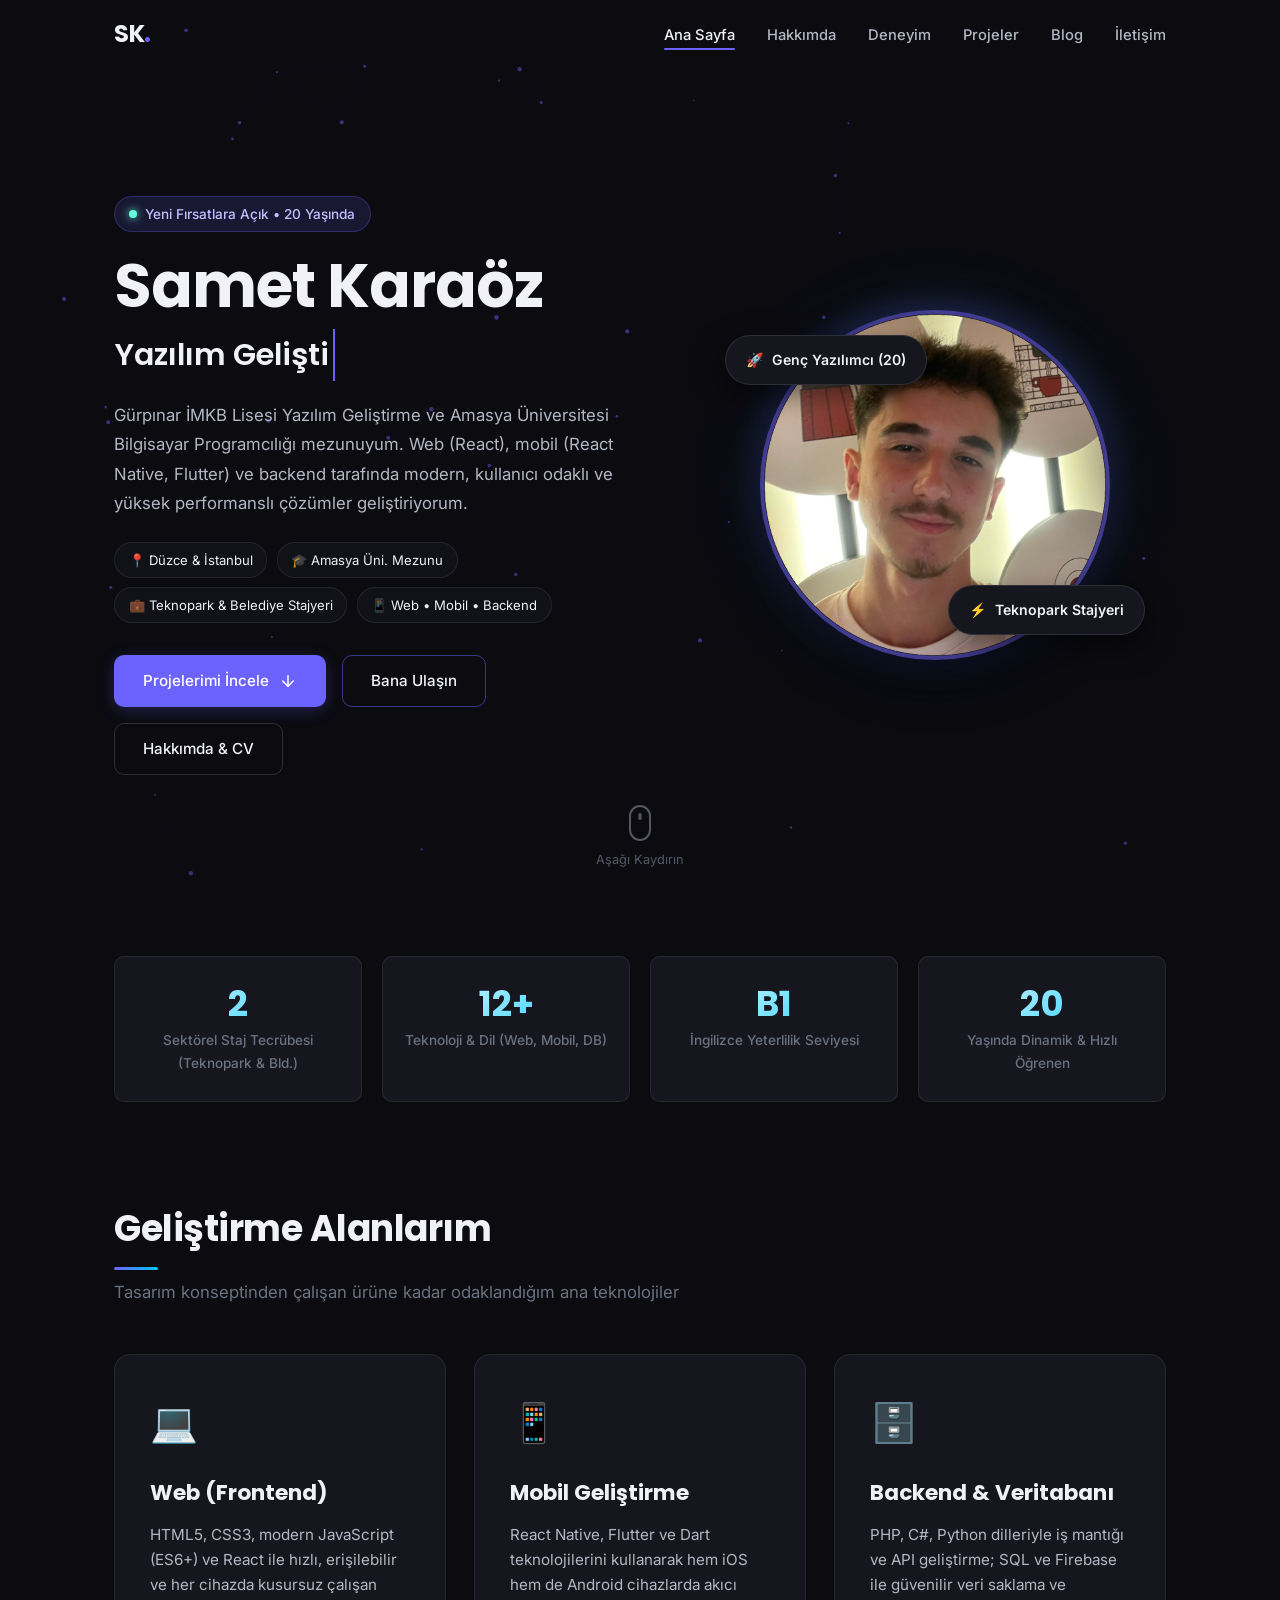
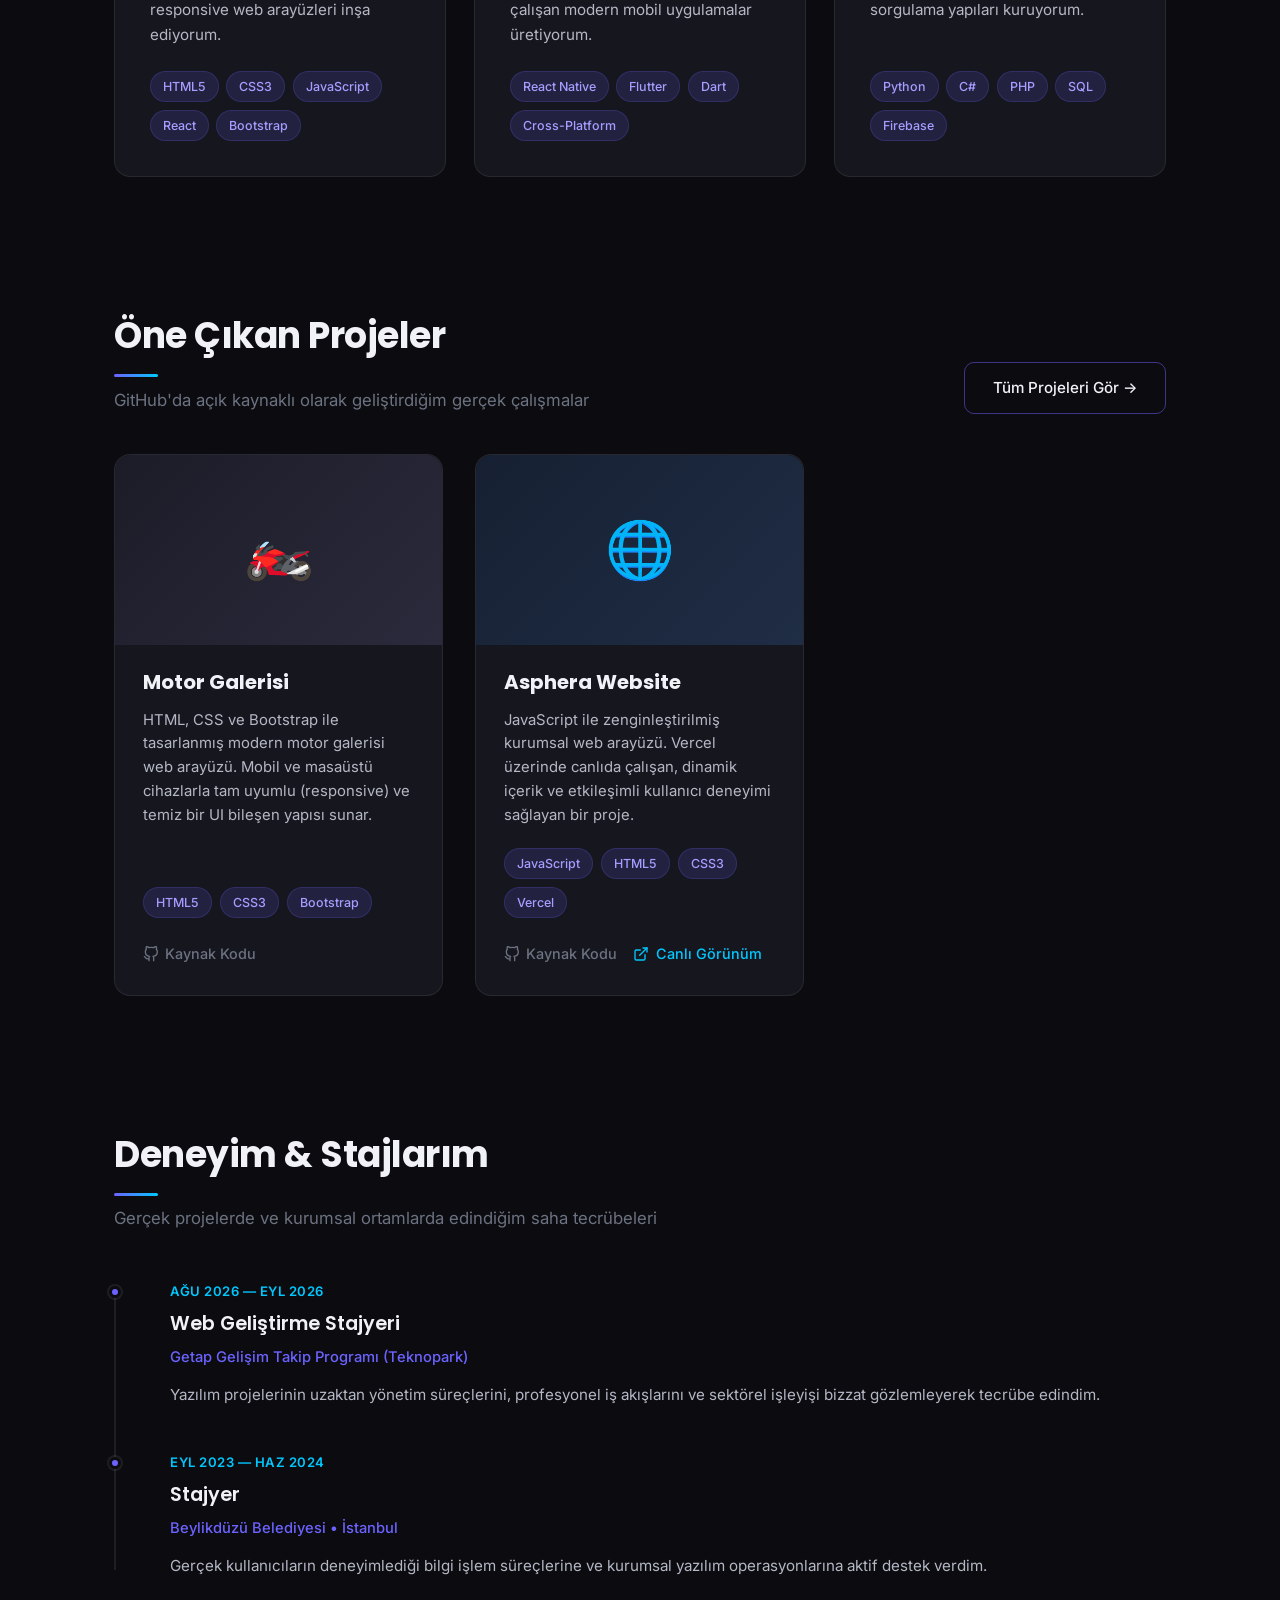
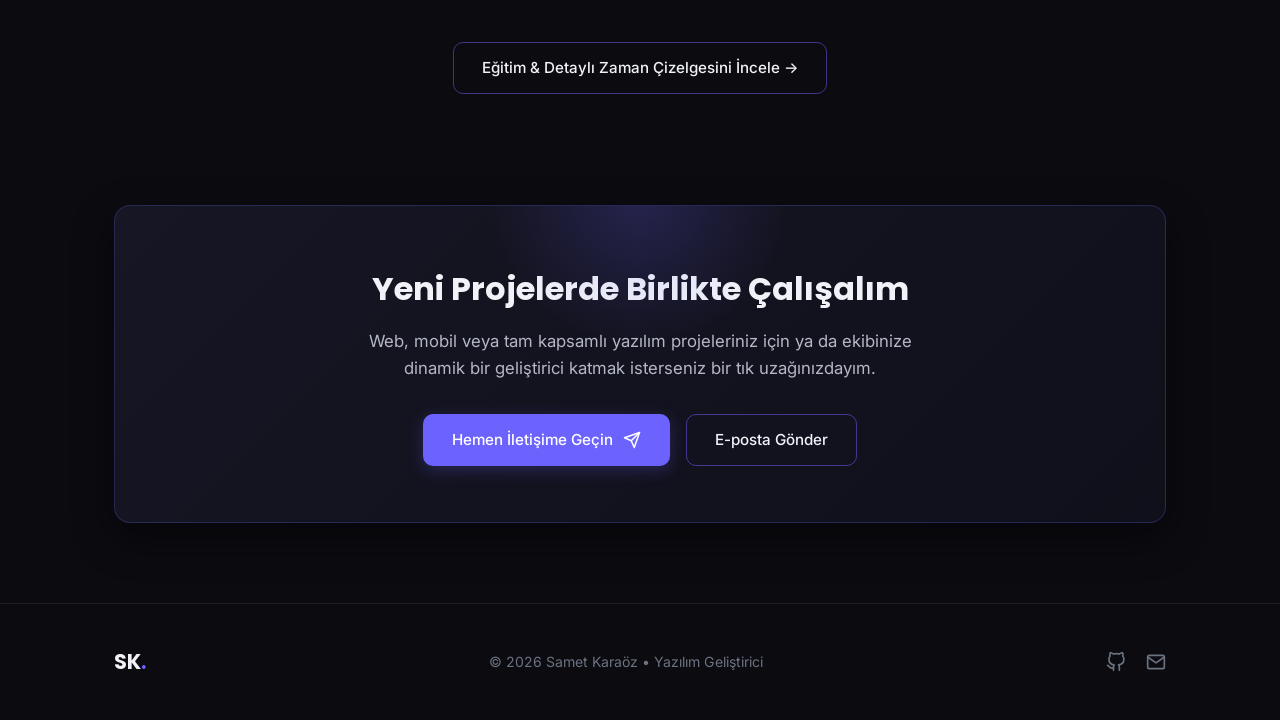
==== index.html @ f743ed7a "style: anasayfa fotografi buyutuldu (350px) ve hakkimda cercevesi yuvarlak yapildi" ====
<!DOCTYPE html>
<html lang="tr">
<head>
  <meta charset="UTF-8">
  <meta name="viewport" content="width=device-width, initial-scale=1.0">
  <meta name="description" content="Samet Karaöz - Yazılım Geliştirici (Web, Mobil, Backend) Portfolyo Web Sitesi">
  <title>Samet Karaöz | Yazılım Geliştirici</title>
  <link rel="preconnect" href="https://fonts.googleapis.com">
  <link rel="preconnect" href="https://fonts.gstatic.com" crossorigin>
  <link href="https://fonts.googleapis.com/css2?family=Inter:wght@300;400;500;600&family=Poppins:wght@600;700&display=swap" rel="stylesheet">
  <link rel="stylesheet" href="css/style.css">
  <link rel="stylesheet" href="css/animations.css">
  <link rel="stylesheet" href="css/responsive.css">
</head>
<body>
  <!-- Üst Navigasyon (Glassmorphism Navbar) -->
  <nav class="navbar" id="navbar">
    <div class="container nav-container">
      <a href="index.html" class="logo">SK<span class="logo-dot">.</span></a>
      <ul class="nav-menu" id="nav-menu">
        <li><a href="index.html" class="nav-link active">Ana Sayfa</a></li>
        <li><a href="about.html" class="nav-link">Hakkımda</a></li>
        <li><a href="experience.html" class="nav-link">Deneyim</a></li>
        <li><a href="projects.html" class="nav-link">Projeler</a></li>
        <li><a href="blog.html" class="nav-link">Blog</a></li>
        <li><a href="contact.html" class="nav-link">İletişim</a></li>
      </ul>
      <button class="hamburger" id="hamburger" aria-label="Menüyü aç">
        <span class="bar"></span>
        <span class="bar"></span>
        <span class="bar"></span>
      </button>
    </div>
  </nav>

  <main>
    <!-- 1. HERO BÖLÜMÜ -->
    <section class="hero">
      <canvas id="particles-canvas"></canvas>
      <div class="container">
        <div class="hero-grid">
          <!-- Sol Sütun: Başlık ve Metin -->
          <div class="hero-content">
            <div class="hero-greeting-badge reveal" data-delay="100">
              <span class="pulse-dot"></span>
              <span>Yeni Fırsatlara Açık • 20 Yaşında</span>
            </div>

            <h1 class="hero-name reveal" data-delay="200">Samet Karaöz</h1>

            <div class="hero-title reveal" data-delay="300">
              <span class="typing-text"></span>
            </div>

            <p class="hero-description reveal" data-delay="400">
              Gürpınar İMKB Lisesi Yazılım Geliştirme ve Amasya Üniversitesi Bilgisayar Programcılığı mezunuyum. Web (React), mobil (React Native, Flutter) ve backend tarafında modern, kullanıcı odaklı ve yüksek performanslı çözümler geliştiriyorum.
            </p>

            <div class="hero-pills reveal" data-delay="450">
              <span class="hero-pill">📍 Düzce & İstanbul</span>
              <span class="hero-pill">🎓 Amasya Üni. Mezunu</span>
              <span class="hero-pill">💼 Teknopark & Belediye Stajyeri</span>
              <span class="hero-pill">📱 Web • Mobil • Backend</span>
            </div>

            <div class="hero-buttons reveal" data-delay="500">
              <a href="#projects-preview" class="btn btn-primary">
                <span>Projelerimi İncele</span>
                <svg xmlns="http://www.w3.org/2000/svg" width="18" height="18" viewBox="0 0 24 24" fill="none" stroke="currentColor" stroke-width="2" stroke-linecap="round" stroke-linejoin="round"><line x1="12" y1="5" x2="12" y2="19"></line><polyline points="19 12 12 19 5 12"></polyline></svg>
              </a>
              <a href="contact.html" class="btn btn-outline">Bana Ulaşın</a>
              <a href="about.html" class="btn btn-outline" style="border-color: rgba(255,255,255,0.15);">Hakkımda & CV</a>
            </div>
          </div>

          <!-- Sağ Sütun: Profil Fotoğrafı ve Yüzen Rozetler -->
          <div class="hero-image-col reveal" data-delay="250">
            <div class="hero-avatar-wrapper">
              <div class="hero-avatar-glow"></div>
              <img src="assets/images/samet.png" alt="Samet Karaöz" class="hero-avatar-img pulsing-ring" width="350" height="350">
              
              <div class="floating-badge badge-top-left floating-anim">
                <span>🚀</span>
                <span>Genç Yazılımcı (20)</span>
              </div>

              <div class="floating-badge badge-bottom-right floating-reverse">
                <span>⚡</span>
                <span>Teknopark Stajyeri</span>
              </div>
            </div>
          </div>
        </div>
      </div>

      <div class="scroll-indicator">
        <div class="mouse">
          <div class="wheel"></div>
        </div>
        <span>Aşağı Kaydırın</span>
      </div>
    </section>

    <!-- 2. HIZLI İSTATİSTİKLER & ÖZET -->
    <section class="section" style="padding-top: 2rem; padding-bottom: 3rem;">
      <div class="container">
        <div class="stats-grid">
          <div class="stat-card reveal" data-delay="100">
            <div class="stat-number">2</div>
            <div class="stat-label">Sektörel Staj Tecrübesi (Teknopark & Bld.)</div>
          </div>
          <div class="stat-card reveal" data-delay="200">
            <div class="stat-number">12+</div>
            <div class="stat-label">Teknoloji & Dil (Web, Mobil, DB)</div>
          </div>
          <div class="stat-card reveal" data-delay="300">
            <div class="stat-number">B1</div>
            <div class="stat-label">İngilizce Yeterlilik Seviyesi</div>
          </div>
          <div class="stat-card reveal" data-delay="400">
            <div class="stat-number">20</div>
            <div class="stat-label">Yaşında Dinamik & Hızlı Öğrenen</div>
          </div>
        </div>
      </div>
    </section>

    <!-- 3. YETKİNLİK ALANLARIM -->
    <section class="section" style="padding-top: 3rem;">
      <div class="container">
        <h2 class="section-heading reveal">Geliştirme Alanlarım</h2>
        <p class="section-subtitle reveal">Tasarım konseptinden çalışan ürüne kadar odaklandığım ana teknolojiler</p>

        <div class="focus-grid">
          <!-- Web (Frontend) -->
          <div class="focus-card card reveal" data-delay="100">
            <span class="focus-icon">💻</span>
            <h3 class="focus-title">Web (Frontend)</h3>
            <p class="focus-desc">
              HTML5, CSS3, modern JavaScript (ES6+) ve React ile hızlı, erişilebilir ve her cihazda kusursuz çalışan responsive web arayüzleri inşa ediyorum.
            </p>
            <div class="focus-tags">
              <span class="tag">HTML5</span>
              <span class="tag">CSS3</span>
              <span class="tag">JavaScript</span>
              <span class="tag">React</span>
              <span class="tag">Bootstrap</span>
            </div>
          </div>

          <!-- Mobil Geliştirme -->
          <div class="focus-card card reveal" data-delay="200">
            <span class="focus-icon">📱</span>
            <h3 class="focus-title">Mobil Geliştirme</h3>
            <p class="focus-desc">
              React Native, Flutter ve Dart teknolojilerini kullanarak hem iOS hem de Android cihazlarda akıcı çalışan modern mobil uygulamalar üretiyorum.
            </p>
            <div class="focus-tags">
              <span class="tag">React Native</span>
              <span class="tag">Flutter</span>
              <span class="tag">Dart</span>
              <span class="tag">Cross-Platform</span>
            </div>
          </div>

          <!-- Backend & Veritabanı -->
          <div class="focus-card card reveal" data-delay="300">
            <span class="focus-icon">🗄️</span>
            <h3 class="focus-title">Backend & Veritabanı</h3>
            <p class="focus-desc">
              PHP, C#, Python dilleriyle iş mantığı ve API geliştirme; SQL ve Firebase ile güvenilir veri saklama ve sorgulama yapıları kuruyorum.
            </p>
            <div class="focus-tags">
              <span class="tag">Python</span>
              <span class="tag">C#</span>
              <span class="tag">PHP</span>
              <span class="tag">SQL</span>
              <span class="tag">Firebase</span>
            </div>
          </div>
        </div>
      </div>
    </section>

    <!-- 4. ÖNE ÇIKAN GERÇEK PROJELER -->
    <section class="section" id="projects-preview" style="padding-top: 4rem;">
      <div class="container">
        <div style="display: flex; justify-content: space-between; align-items: flex-end; margin-bottom: 2.5rem; flex-wrap: wrap; gap: 1rem;">
          <div>
            <h2 class="section-heading reveal">Öne Çıkan Projeler</h2>
            <p class="section-subtitle reveal" style="margin-bottom: 0;">GitHub'da açık kaynaklı olarak geliştirdiğim gerçek çalışmalar</p>
          </div>
          <a href="projects.html" class="btn btn-outline reveal" data-delay="150">Tüm Projeleri Gör &rarr;</a>
        </div>

        <div class="projects-grid">
          <!-- Proje 1: Motor Galerisi -->
          <article class="project-card card reveal" data-delay="100">
            <div class="project-card-image" style="background: linear-gradient(135deg, #1c1c28, #2a2a3c); height: 190px; display: flex; align-items: center; justify-content: center; font-size: 3.5rem;">🏍️</div>
            <div class="project-card-content">
              <h3 class="project-card-title">Motor Galerisi</h3>
              <p class="project-card-desc">
                HTML, CSS ve Bootstrap ile tasarlanmış modern motor galerisi web arayüzü. Mobil ve masaüstü cihazlarla tam uyumlu (responsive) ve temiz bir UI bileşen yapısı sunar.
              </p>
              <div class="project-card-tags">
                <span class="tag">HTML5</span>
                <span class="tag">CSS3</span>
                <span class="tag">Bootstrap</span>
              </div>
              <div class="project-card-links">
                <a href="https://github.com/samet-karaoz/motor-galerisi" class="project-link" target="_blank" rel="noopener noreferrer">
                  <svg xmlns="http://www.w3.org/2000/svg" width="16" height="16" viewBox="0 0 24 24" fill="none" stroke="currentColor" stroke-width="2" stroke-linecap="round" stroke-linejoin="round"><path d="M9 19c-5 1.5-5-2.5-7-3m14 6v-3.87a3.37 3.37 0 0 0-.94-2.61c3.14-.35 6.44-1.54 6.44-7A5.44 5.44 0 0 0 20 4.77 5.07 5.07 0 0 0 19.91 1S18.73.65 16 2.48a13.38 13.38 0 0 0-7 0C6.27.65 5.09 1 5.09 1A5.07 5.07 0 0 0 5 4.77a5.44 5.44 0 0 0-1.5 3.78c0 5.42 3.3 6.61 6.44 7A3.37 3.37 0 0 0 9 18.13V22"></path></svg>
                  <span>Kaynak Kodu</span>
                </a>
              </div>
            </div>
          </article>

          <!-- Proje 2: Asphera Website -->
          <article class="project-card card reveal" data-delay="200">
            <div class="project-card-image" style="background: linear-gradient(135deg, #162032, #1f2d45); height: 190px; display: flex; align-items: center; justify-content: center; font-size: 3.5rem;">🌐</div>
            <div class="project-card-content">
              <h3 class="project-card-title">Asphera Website</h3>
              <p class="project-card-desc">
                JavaScript ile zenginleştirilmiş kurumsal web arayüzü. Vercel üzerinde canlıda çalışan, dinamik içerik ve etkileşimli kullanıcı deneyimi sağlayan bir proje.
              </p>
              <div class="project-card-tags">
                <span class="tag">JavaScript</span>
                <span class="tag">HTML5</span>
                <span class="tag">CSS3</span>
                <span class="tag">Vercel</span>
              </div>
              <div class="project-card-links">
                <a href="https://github.com/samet-karaoz/asphera-website" class="project-link" target="_blank" rel="noopener noreferrer">
                  <svg xmlns="http://www.w3.org/2000/svg" width="16" height="16" viewBox="0 0 24 24" fill="none" stroke="currentColor" stroke-width="2" stroke-linecap="round" stroke-linejoin="round"><path d="M9 19c-5 1.5-5-2.5-7-3m14 6v-3.87a3.37 3.37 0 0 0-.94-2.61c3.14-.35 6.44-1.54 6.44-7A5.44 5.44 0 0 0 20 4.77 5.07 5.07 0 0 0 19.91 1S18.73.65 16 2.48a13.38 13.38 0 0 0-7 0C6.27.65 5.09 1 5.09 1A5.07 5.07 0 0 0 5 4.77a5.44 5.44 0 0 0-1.5 3.78c0 5.42 3.3 6.61 6.44 7A3.37 3.37 0 0 0 9 18.13V22"></path></svg>
                  <span>Kaynak Kodu</span>
                </a>
                <a href="https://asphera-website.vercel.app" class="project-link" target="_blank" rel="noopener noreferrer" style="color: var(--cyan);">
                  <svg xmlns="http://www.w3.org/2000/svg" width="16" height="16" viewBox="0 0 24 24" fill="none" stroke="currentColor" stroke-width="2" stroke-linecap="round" stroke-linejoin="round"><path d="M18 13v6a2 2 0 0 1-2 2H5a2 2 0 0 1-2-2V8a2 2 0 0 1 2-2h6"></path><polyline points="15 3 21 3 21 9"></polyline><line x1="10" y1="14" x2="21" y2="3"></line></svg>
                  <span>Canlı Görünüm</span>
                </a>
              </div>
            </div>
          </article>
        </div>
      </div>
    </section>

    <!-- 5. İŞ DENEYİMİ & EĞİTİM ÖNİZLEME -->
    <section class="section" style="padding-top: 4rem;">
      <div class="container">
        <h2 class="section-heading reveal">Deneyim & Stajlarım</h2>
        <p class="section-subtitle reveal">Gerçek projelerde ve kurumsal ortamlarda edindiğim saha tecrübeleri</p>

        <div class="timeline">
          <div class="timeline-item reveal" data-delay="100">
            <div class="timeline-date">Ağu 2026 — Eyl 2026</div>
            <h3 class="timeline-title">Web Geliştirme Stajyeri</h3>
            <div class="timeline-company">Getap Gelişim Takip Programı (Teknopark)</div>
            <p class="timeline-desc">
              Yazılım projelerinin uzaktan yönetim süreçlerini, profesyonel iş akışlarını ve sektörel işleyişi bizzat gözlemleyerek tecrübe edindim.
            </p>
          </div>

          <div class="timeline-item reveal" data-delay="200">
            <div class="timeline-date">Eyl 2023 — Haz 2024</div>
            <h3 class="timeline-title">Stajyer</h3>
            <div class="timeline-company">Beylikdüzü Belediyesi • İstanbul</div>
            <p class="timeline-desc">
              Gerçek kullanıcıların deneyimlediği bilgi işlem süreçlerine ve kurumsal yazılım operasyonlarına aktif destek verdim.
            </p>
          </div>
        </div>

        <div style="text-align: center; margin-top: 1rem;" class="reveal">
          <a href="experience.html" class="btn btn-outline">Eğitim & Detaylı Zaman Çizelgesini İncele &rarr;</a>
        </div>
      </div>
    </section>

    <!-- 6. İLETİŞİM ÇAĞRISI (CTA BANNER) -->
    <section class="section" style="padding-top: 3rem; padding-bottom: 5rem;">
      <div class="container">
        <div class="cta-banner reveal" data-delay="150">
          <h2 class="cta-title">Yeni Projelerde Birlikte Çalışalım</h2>
          <p class="cta-text">
            Web, mobil veya tam kapsamlı yazılım projeleriniz için ya da ekibinize dinamik bir geliştirici katmak isterseniz bir tık uzağınızdayım.
          </p>
          <div style="display: flex; gap: 1rem; justify-content: center; flex-wrap: wrap;">
            <a href="contact.html" class="btn btn-primary">
              <span>Hemen İletişime Geçin</span>
              <svg xmlns="http://www.w3.org/2000/svg" width="18" height="18" viewBox="0 0 24 24" fill="none" stroke="currentColor" stroke-width="2" stroke-linecap="round" stroke-linejoin="round"><line x1="22" y1="2" x2="11" y2="13"></line><polygon points="22 2 15 22 11 13 2 9 22 2"></polygon></svg>
            </a>
            <a href="mailto:sametkaraozo@gmail.com" class="btn btn-outline">E-posta Gönder</a>
          </div>
        </div>
      </div>
    </section>
  </main>

  <!-- Altbilgi (Footer) -->
  <footer class="footer">
    <div class="container">
      <div class="footer-content">
        <a href="index.html" class="footer-logo">SK<span class="logo-dot">.</span></a>
        <p class="footer-text">&copy; 2026 Samet Karaöz • Yazılım Geliştirici</p>
        <div class="footer-links">
          <a href="https://github.com/samet-karaoz" target="_blank" rel="noopener noreferrer" aria-label="GitHub">
            <svg xmlns="http://www.w3.org/2000/svg" width="20" height="20" viewBox="0 0 24 24" fill="none" stroke="currentColor" stroke-width="2" stroke-linecap="round" stroke-linejoin="round"><path d="M9 19c-5 1.5-5-2.5-7-3m14 6v-3.87a3.37 3.37 0 0 0-.94-2.61c3.14-.35 6.44-1.54 6.44-7A5.44 5.44 0 0 0 20 4.77 5.07 5.07 0 0 0 19.91 1S18.73.65 16 2.48a13.38 13.38 0 0 0-7 0C6.27.65 5.09 1 5.09 1A5.07 5.07 0 0 0 5 4.77a5.44 5.44 0 0 0-1.5 3.78c0 5.42 3.3 6.61 6.44 7A3.37 3.37 0 0 0 9 18.13V22"></path></svg>
          </a>
          <a href="mailto:sametkaraozo@gmail.com" aria-label="E-posta">
            <svg xmlns="http://www.w3.org/2000/svg" width="20" height="20" viewBox="0 0 24 24" fill="none" stroke="currentColor" stroke-width="2" stroke-linecap="round" stroke-linejoin="round"><path d="M4 4h16c1.1 0 2 .9 2 2v12c0 1.1-.9 2-2 2H4c-1.1 0-2-.9-2-2V6c0-1.1.9-2 2-2z"></path><polyline points="22,6 12,13 2,6"></polyline></svg>
          </a>
        </div>
      </div>
    </div>
  </footer>

  <script src="js/main.js" defer></script>
  <script src="js/animations.js" defer></script>
  <script src="js/particles.js" defer></script>
</body>
</html>
---- css/style.css ----
/* ==========================================================================
   Samet Karaöz - Portfolyo Web Sitesi
   Ana Stil Dosyası (style.css)
   ========================================================================== */

:root {
  /* Renk Paleti - Modern Dark Theme */
  --bg: #0b0b10;
  --bg-secondary: #111118;
  --bg-card: #16161f;
  --bg-card-hover: #1e1e2a;
  
  /* Vurgu Renkleri */
  --accent: #6c63ff;
  --accent-hover: #5a52d5;
  --accent-glow: rgba(108, 99, 255, 0.15);
  --cyan: #00c8ff;
  --green: #64ffda;
  
  /* Tipografi Renkleri */
  --text: #b4b8c4;
  --text-bright: #f0f2f7;
  --text-muted: #6b7280;
  
  /* Kenarlıklar ve Efektler */
  --border: rgba(255, 255, 255, 0.08);
  --glass-bg: rgba(11, 11, 16, 0.85);
  --glass-border: rgba(255, 255, 255, 0.1);
  
  /* Ölçüler & Geçişler */
  --radius: 10px;
  --radius-lg: 16px;
  --transition: 0.3s cubic-bezier(0.4, 0, 0.2, 1);
  --max-width: 1100px;
  --nav-height: 70px;
  
  /* Yazı Tipleri */
  --font-body: 'Inter', -apple-system, BlinkMacSystemFont, 'Segoe UI', Roboto, sans-serif;
  --font-heading: 'Poppins', -apple-system, BlinkMacSystemFont, sans-serif;
}

/* --------------------------------------------------------------------------
   Sıfırlama (Reset) & Temel Ayarlar
   -------------------------------------------------------------------------- */
*, *::before, *::after {
  box-sizing: border-box;
  margin: 0;
  padding: 0;
}

html {
  scroll-behavior: smooth;
  color-scheme: dark;
}

body {
  background-color: var(--bg);
  color: var(--text);
  font-family: var(--font-body);
  line-height: 1.7;
  min-height: 100vh;
  display: flex;
  flex-direction: column;
  overflow-x: hidden;
  -webkit-font-smoothing: antialiased;
  -moz-osx-font-smoothing: grayscale;
}

main {
  flex: 1;
}

img {
  max-width: 100%;
  height: auto;
  display: block;
}

a {
  color: inherit;
  text-decoration: none;
  transition: color var(--transition);
}

ul {
  list-style: none;
}

::selection {
  background-color: rgba(108, 99, 255, 0.35);
  color: var(--text-bright);
}

/* --------------------------------------------------------------------------
   Yerleşim & Yardımcı Sınıflar
   -------------------------------------------------------------------------- */
.container {
  max-width: var(--max-width);
  margin-left: auto;
  margin-right: auto;
  padding-left: 1.5rem;
  padding-right: 1.5rem;
  width: 100%;
}

.section {
  padding: 6.5rem 0 4rem;
  position: relative;
}

.section-heading {
  font-family: var(--font-heading);
  font-size: 2.25rem;
  font-weight: 700;
  color: var(--text-bright);
  margin-bottom: 0.5rem;
  position: relative;
  display: inline-block;
  letter-spacing: -0.5px;
}

.section-heading::after {
  content: '';
  display: block;
  width: 44px;
  height: 3px;
  background: linear-gradient(90deg, var(--accent), var(--cyan));
  border-radius: 2px;
  margin-top: 0.5rem;
}

.section-subtitle {
  color: var(--text-muted);
  font-size: 1.05rem;
  margin-bottom: 3rem;
  max-width: 580px;
}

/* --------------------------------------------------------------------------
   Navigasyon Bar (Navbar & Glassmorphism)
   -------------------------------------------------------------------------- */
.navbar {
  position: fixed;
  top: 0;
  left: 0;
  width: 100%;
  height: var(--nav-height);
  z-index: 1000;
  background: transparent;
  border-bottom: 1px solid transparent;
  transition: background-color var(--transition), border-color var(--transition), backdrop-filter var(--transition);
}

.navbar.scrolled {
  background: var(--glass-bg);
  backdrop-filter: blur(14px);
  -webkit-backdrop-filter: blur(14px);
  border-bottom: 1px solid var(--glass-border);
}

.nav-container {
  display: flex;
  align-items: center;
  justify-content: space-between;
  height: 100%;
}

.logo {
  font-family: var(--font-heading);
  font-size: 1.5rem;
  font-weight: 700;
  color: var(--text-bright);
  letter-spacing: -0.5px;
}

.logo-dot {
  color: var(--accent);
}

.nav-menu {
  display: flex;
  align-items: center;
  gap: 2rem;
}

.nav-link {
  color: var(--text);
  font-size: 0.92rem;
  font-weight: 500;
  padding: 0.4rem 0;
  position: relative;
}

.nav-link::after {
  content: '';
  position: absolute;
  bottom: 0;
  left: 0;
  width: 0%;
  height: 2px;
  background-color: var(--accent);
  transition: width var(--transition);
  border-radius: 1px;
}

.nav-link:hover {
  color: var(--text-bright);
}

.nav-link:hover::after,
.nav-link.active::after {
  width: 100%;
}

.nav-link.active {
  color: var(--text-bright);
}

/* Hamburger Menü (Mobil) */
.hamburger {
  display: none;
  flex-direction: column;
  justify-content: space-between;
  width: 28px;
  height: 20px;
  background: transparent;
  border: none;
  cursor: pointer;
  padding: 0;
  z-index: 1001;
}

.hamburger .bar {
  width: 100%;
  height: 2px;
  background-color: var(--text-bright);
  border-radius: 2px;
  transition: transform var(--transition), opacity var(--transition);
}

/* --------------------------------------------------------------------------
   Butonlar
   -------------------------------------------------------------------------- */
.btn {
  display: inline-flex;
  align-items: center;
  justify-content: center;
  gap: 0.6rem;
  padding: 0.75rem 1.75rem;
  border-radius: var(--radius);
  font-size: 0.95rem;
  font-weight: 500;
  font-family: var(--font-body);
  cursor: pointer;
  transition: transform 160ms cubic-bezier(0.16, 1, 0.3, 1), 
              background-color 160ms ease-out, 
              border-color 160ms ease-out, 
              box-shadow 160ms ease-out;
  border: 1px solid transparent;
  text-align: center;
  user-select: none;
  -webkit-tap-highlight-color: transparent;
}

.btn:active {
  transform: scale(0.97) !important;
}

.btn-primary {
  background-color: var(--accent);
  color: #ffffff;
  box-shadow: 0 4px 15px rgba(108, 99, 255, 0.25);
}

.btn-primary:hover {
  background-color: var(--accent-hover);
  color: #ffffff;
  transform: translateY(-2px);
  box-shadow: 0 6px 20px rgba(108, 99, 255, 0.35);
}

.btn-outline {
  background-color: transparent;
  border-color: rgba(108, 99, 255, 0.5);
  color: var(--text-bright);
}

.btn-outline:hover {
  background-color: var(--accent-glow);
  border-color: var(--accent);
  color: #ffffff;
  transform: translateY(-2px);
}

/* --------------------------------------------------------------------------
   Kartlar & Rozetler (Tags)
   -------------------------------------------------------------------------- */
.card {
  background-color: var(--bg-card);
  border: 1px solid var(--border);
  border-radius: var(--radius-lg);
  padding: 1.75rem;
  transition: transform 220ms cubic-bezier(0.16, 1, 0.3, 1), 
              box-shadow 220ms ease-out, 
              border-color 200ms ease-out, 
              background-color 200ms ease-out;
}

.card:hover {
  background-color: var(--bg-card-hover);
  border-color: var(--glass-border);
  box-shadow: 0 10px 30px rgba(0, 0, 0, 0.35);
}

.tag {
  display: inline-block;
  padding: 0.25rem 0.75rem;
  background-color: var(--accent-glow);
  color: #a59eff;
  font-size: 0.78rem;
  font-weight: 500;
  border-radius: 999px;
  border: 1px solid rgba(108, 99, 255, 0.2);
}

/* --------------------------------------------------------------------------
   Hero Bölümü (index.html)
   -------------------------------------------------------------------------- */
.hero {
  min-height: 100vh;
  min-height: 100dvh;
  display: flex;
  align-items: center;
  position: relative;
  overflow: hidden;
  padding-top: var(--nav-height);
}

#particles-canvas {
  position: absolute;
  top: 0;
  left: 0;
  width: 100%;
  height: 100%;
  z-index: 1;
  pointer-events: none;
}

.hero-grid {
  display: grid;
  grid-template-columns: 1.15fr 1fr;
  gap: 3.5rem;
  align-items: center;
  width: 100%;
  position: relative;
  z-index: 2;
}

.hero-content {
  position: relative;
  z-index: 2;
}

.hero-greeting-badge {
  display: inline-flex;
  align-items: center;
  gap: 0.5rem;
  padding: 0.35rem 0.9rem;
  background: var(--accent-glow);
  border: 1px solid rgba(108, 99, 255, 0.25);
  border-radius: 999px;
  color: #c4bfff;
  font-size: 0.85rem;
  font-weight: 500;
  margin-bottom: 1.2rem;
}

.hero-greeting-badge .pulse-dot {
  width: 8px;
  height: 8px;
  background: var(--green);
  border-radius: 50%;
  box-shadow: 0 0 8px var(--green);
}

.hero-name {
  font-family: var(--font-heading);
  font-size: clamp(2.4rem, 5vw, 3.8rem);
  font-weight: 700;
  color: var(--text-bright);
  line-height: 1.15;
  margin-bottom: 0.5rem;
  letter-spacing: -1px;
}

.hero-title {
  font-family: var(--font-heading);
  font-size: clamp(1.3rem, 2.8vw, 1.9rem);
  color: var(--cyan);
  font-weight: 600;
  margin-bottom: 1.25rem;
  min-height: 1.4em;
  display: flex;
  align-items: center;
}

.hero-description {
  color: var(--text);
  font-size: 1.05rem;
  margin-bottom: 1.5rem;
  line-height: 1.75;
  max-width: 580px;
}

.hero-pills {
  display: flex;
  flex-wrap: wrap;
  gap: 0.6rem;
  margin-bottom: 2rem;
}

.hero-pill {
  display: inline-flex;
  align-items: center;
  gap: 0.4rem;
  font-size: 0.82rem;
  color: var(--text-bright);
  background: var(--bg-secondary);
  padding: 0.35rem 0.85rem;
  border-radius: 999px;
  border: 1px solid var(--border);
}

.hero-buttons {
  display: flex;
  gap: 1rem;
  flex-wrap: wrap;
}

/* Hero Profil Görseli & Yüzen Kartlar */
.hero-image-col {
  display: flex;
  justify-content: center;
  align-items: center;
  position: relative;
}

.hero-avatar-wrapper {
  position: relative;
  width: 350px;
  height: 350px;
}

.hero-avatar-glow {
  position: absolute;
  inset: -25px;
  background: radial-gradient(circle, rgba(108, 99, 255, 0.45), rgba(0, 200, 255, 0.25), transparent 70%);
  border-radius: 50%;
  filter: blur(30px);
  z-index: 1;
}

.hero-avatar-img {
  width: 100%;
  height: 100%;
  border-radius: 50%;
  object-fit: cover;
  border: 4px solid rgba(108, 99, 255, 0.5);
  position: relative;
  z-index: 2;
  box-shadow: 0 20px 45px rgba(0, 0, 0, 0.65), 0 0 35px rgba(108, 99, 255, 0.3);
  background: var(--bg-card);
}

.floating-badge {
  position: absolute;
  z-index: 3;
  display: flex;
  align-items: center;
  gap: 0.5rem;
  background: var(--bg-card);
  border: 1px solid var(--glass-border);
  padding: 0.75rem 1.25rem;
  border-radius: 999px;
  box-shadow: 0 10px 30px rgba(0, 0, 0, 0.5);
  font-size: 0.88rem;
  font-weight: 600;
  color: var(--text-bright);
  white-space: nowrap;
  backdrop-filter: blur(12px);
  -webkit-backdrop-filter: blur(12px);
}

.badge-top-left {
  top: 25px;
  left: -35px;
}

.badge-bottom-right {
  bottom: 25px;
  right: -35px;
}

.scroll-indicator {
  position: absolute;
  bottom: 1.8rem;
  left: 50%;
  transform: translateX(-50%);
  display: flex;
  flex-direction: column;
  align-items: center;
  gap: 0.5rem;
  color: var(--text-muted);
  font-size: 0.8rem;
  z-index: 2;
  opacity: 0.75;
}

.scroll-indicator .mouse {
  width: 22px;
  height: 36px;
  border: 2px solid var(--text-muted);
  border-radius: 12px;
  position: relative;
}

.scroll-indicator .wheel {
  width: 3px;
  height: 7px;
  background-color: var(--text-muted);
  border-radius: 2px;
  position: absolute;
  top: 6px;
  left: 50%;
  transform: translateX(-50%);
  animation: scroll-wheel 1.6s infinite cubic-bezier(0.65, 0, 0.35, 1);
}

/* --------------------------------------------------------------------------
   İstatistik Şeridi (Stats Section)
   -------------------------------------------------------------------------- */
.stats-grid {
  display: grid;
  grid-template-columns: repeat(4, 1fr);
  gap: 1.25rem;
  margin-top: 1.5rem;
}

.stat-card {
  background: var(--bg-card);
  border: 1px solid var(--border);
  border-radius: var(--radius);
  padding: 1.6rem 1.2rem;
  text-align: center;
  transition: transform 180ms ease-out, border-color 180ms ease-out;
}

.stat-card:hover {
  transform: translateY(-3px);
  border-color: var(--accent);
}

.stat-number {
  font-family: var(--font-heading);
  font-size: 2.2rem;
  font-weight: 700;
  color: var(--text-bright);
  background: linear-gradient(135deg, #ffffff, var(--cyan));
  -webkit-background-clip: text;
  -webkit-text-fill-color: transparent;
  margin-bottom: 0.25rem;
  line-height: 1.2;
}

.stat-label {
  font-size: 0.85rem;
  color: var(--text-muted);
  font-weight: 500;
}

/* --------------------------------------------------------------------------
   Uzmanlık Alanları (Focus Cards)
   -------------------------------------------------------------------------- */
.focus-grid {
  display: grid;
  grid-template-columns: repeat(auto-fit, minmax(300px, 1fr));
  gap: 1.75rem;
}

.focus-card {
  background: var(--bg-card);
  border: 1px solid var(--border);
  border-radius: var(--radius-lg);
  padding: 2.2rem;
  transition: transform 220ms cubic-bezier(0.16, 1, 0.3, 1), 
              box-shadow 220ms ease-out, 
              border-color 200ms ease-out;
  display: flex;
  flex-direction: column;
}

.focus-card:hover {
  transform: translateY(-4px);
  border-color: var(--glass-border);
  box-shadow: 0 12px 35px rgba(0, 0, 0, 0.4);
}

.focus-icon {
  font-size: 2.4rem;
  margin-bottom: 1.25rem;
  display: inline-block;
}

.focus-title {
  font-family: var(--font-heading);
  font-size: 1.35rem;
  color: var(--text-bright);
  margin-bottom: 0.6rem;
}

.focus-desc {
  font-size: 0.95rem;
  color: var(--text);
  line-height: 1.65;
  margin-bottom: 1.5rem;
  flex: 1;
}

.focus-tags {
  display: flex;
  flex-wrap: wrap;
  gap: 0.45rem;
}

/* --------------------------------------------------------------------------
   CTA Kartı (Ana Sayfa Alt Bölüm)
   -------------------------------------------------------------------------- */
.cta-banner {
  background: linear-gradient(135deg, #161624, #10101b);
  border: 1px solid rgba(108, 99, 255, 0.25);
  border-radius: var(--radius-lg);
  padding: 3.5rem 2rem;
  text-align: center;
  position: relative;
  overflow: hidden;
  box-shadow: 0 15px 40px rgba(0, 0, 0, 0.4);
}

.cta-banner::before {
  content: '';
  position: absolute;
  top: -50%;
  left: 50%;
  transform: translateX(-50%);
  width: 300px;
  height: 300px;
  background: radial-gradient(circle, rgba(108, 99, 255, 0.2), transparent 70%);
  pointer-events: none;
}

.cta-title {
  font-family: var(--font-heading);
  font-size: 2rem;
  color: var(--text-bright);
  margin-bottom: 0.75rem;
  font-weight: 700;
}

.cta-text {
  color: var(--text);
  font-size: 1.05rem;
  max-width: 550px;
  margin: 0 auto 2rem;
  line-height: 1.6;
}

/* --------------------------------------------------------------------------
   Hakkımda Bölümü (about.html)
   -------------------------------------------------------------------------- */
.about-grid {
  display: grid;
  grid-template-columns: 300px 1fr;
  gap: 3.5rem;
  align-items: start;
  margin-bottom: 4rem;
}

.about-image-wrapper {
  position: relative;
  display: flex;
  justify-content: center;
  align-items: center;
}

.about-image {
  width: 100%;
  max-width: 290px;
  aspect-ratio: 1 / 1;
  border-radius: 50%;
  border: 4px solid rgba(108, 99, 255, 0.45);
  box-shadow: 0 15px 40px rgba(0, 0, 0, 0.55), 0 0 30px rgba(108, 99, 255, 0.25);
  background-color: var(--bg-card);
  object-fit: cover;
  display: block;
}

.about-text {
  display: flex;
  flex-direction: column;
  gap: 1.25rem;
  font-size: 1.05rem;
}

.about-text p {
  color: var(--text);
}

.about-highlights {
  display: grid;
  grid-template-columns: repeat(auto-fit, minmax(180px, 1fr));
  gap: 1rem;
  margin-top: 1.5rem;
}

.highlight-box {
  background: var(--bg-secondary);
  border: 1px solid var(--border);
  border-radius: var(--radius);
  padding: 1rem 1.25rem;
}

.highlight-title {
  color: var(--accent);
  font-weight: 600;
  font-size: 0.85rem;
  margin-bottom: 0.25rem;
}

.highlight-desc {
  color: var(--text-bright);
  font-size: 0.95rem;
}

/* Yetenekler */
.skills-grid {
  display: grid;
  grid-template-columns: repeat(auto-fill, minmax(280px, 1fr));
  gap: 1.75rem;
  margin-top: 2rem;
}

.skill-item {
  display: flex;
  flex-direction: column;
  gap: 0.6rem;
  background: var(--bg-card);
  padding: 1.25rem;
  border-radius: var(--radius);
  border: 1px solid var(--border);
}

.skill-header {
  display: flex;
  justify-content: space-between;
  font-size: 0.9rem;
  font-weight: 500;
  color: var(--text-bright);
}

.skill-bar {
  height: 8px;
  background-color: var(--bg-secondary);
  border-radius: 4px;
  overflow: hidden;
  border: 1px solid rgba(255, 255, 255, 0.04);
}

.skill-fill {
  height: 100%;
  width: 0%;
  border-radius: 4px;
  background: linear-gradient(90deg, var(--accent), var(--cyan));
  transition: width 1.2s cubic-bezier(0.4, 0, 0.2, 1);
}

/* --------------------------------------------------------------------------
   Deneyim & Zaman Çizelgesi (experience.html)
   -------------------------------------------------------------------------- */
.timeline {
  position: relative;
  padding-left: 2rem;
  margin-bottom: 4rem;
}

.timeline::before {
  content: '';
  position: absolute;
  left: 0;
  top: 0.5rem;
  bottom: 0.5rem;
  width: 2px;
  background: var(--border);
}

.timeline-item {
  position: relative;
  margin-bottom: 2.75rem;
  padding-left: 1.5rem;
}

.timeline-item::before {
  content: '';
  position: absolute;
  left: -2rem;
  transform: translateX(-5px);
  top: 6px;
  width: 12px;
  height: 12px;
  border-radius: 50%;
  background-color: var(--accent);
  border: 3px solid var(--bg);
  box-shadow: 0 0 0 2px var(--border);
}

.timeline-date {
  font-size: 0.82rem;
  color: var(--cyan);
  font-weight: 600;
  margin-bottom: 0.35rem;
  text-transform: uppercase;
  letter-spacing: 0.5px;
}

.timeline-title {
  font-family: var(--font-heading);
  font-size: 1.2rem;
  color: var(--text-bright);
  font-weight: 600;
  margin-bottom: 0.25rem;
}

.timeline-company {
  color: var(--accent);
  font-size: 0.92rem;
  font-weight: 500;
  margin-bottom: 0.75rem;
}

.timeline-desc {
  color: var(--text);
  font-size: 0.95rem;
  line-height: 1.65;
}

/* --------------------------------------------------------------------------
   Projeler Sayfası (projects.html)
   -------------------------------------------------------------------------- */
.projects-grid {
  display: grid;
  grid-template-columns: repeat(auto-fill, minmax(320px, 1fr));
  gap: 2rem;
}

.project-card {
  display: flex;
  flex-direction: column;
  overflow: hidden;
  height: 100%;
}

.project-card-image {
  margin: -1.75rem -1.75rem 1.25rem -1.75rem;
  width: calc(100% + 3.5rem);
  border-radius: var(--radius-lg) var(--radius-lg) 0 0;
  user-select: none;
}

.project-card-content {
  flex: 1;
  display: flex;
  flex-direction: column;
}

.project-card-title {
  font-family: var(--font-heading);
  font-size: 1.25rem;
  color: var(--text-bright);
  margin-bottom: 0.6rem;
}

.project-card-desc {
  color: var(--text);
  font-size: 0.93rem;
  margin-bottom: 1.25rem;
  flex: 1;
  line-height: 1.6;
}

.project-card-tags {
  display: flex;
  flex-wrap: wrap;
  gap: 0.5rem;
  margin-bottom: 1.5rem;
}

.project-card-links {
  display: flex;
  gap: 1rem;
  align-items: center;
}

.project-link {
  display: inline-flex;
  align-items: center;
  gap: 0.4rem;
  color: var(--text-muted);
  font-size: 0.9rem;
  font-weight: 500;
  transition: color var(--transition);
}

.project-link:hover {
  color: var(--cyan);
}

/* --------------------------------------------------------------------------
   Blog Sayfası (blog.html)
   -------------------------------------------------------------------------- */
.blog-grid {
  display: grid;
  grid-template-columns: repeat(auto-fill, minmax(320px, 1fr));
  gap: 2rem;
}

.blog-card {
  display: flex;
  flex-direction: column;
  height: 100%;
}

.blog-card-date {
  font-size: 0.8rem;
  color: var(--accent);
  font-weight: 500;
  margin-bottom: 0.5rem;
}

.blog-card-title {
  font-family: var(--font-heading);
  font-size: 1.25rem;
  color: var(--text-bright);
  margin-bottom: 0.75rem;
  line-height: 1.4;
}

.blog-card-excerpt {
  color: var(--text);
  font-size: 0.93rem;
  flex: 1;
  margin-bottom: 1.5rem;
  line-height: 1.6;
}

.blog-card-footer {
  display: flex;
  justify-content: space-between;
  align-items: center;
  color: var(--text-muted);
  font-size: 0.82rem;
  border-top: 1px solid var(--border);
  padding-top: 1rem;
}

.read-more {
  color: var(--accent);
  font-weight: 600;
  font-size: 0.88rem;
  display: inline-flex;
  align-items: center;
  gap: 0.35rem;
  transition: gap var(--transition), color var(--transition);
}

.read-more:hover {
  color: var(--cyan);
  gap: 0.6rem;
}

/* --------------------------------------------------------------------------
   İletişim Sayfası (contact.html)
   -------------------------------------------------------------------------- */
.contact-grid {
  display: grid;
  grid-template-columns: 1fr 1.3fr;
  gap: 4rem;
  align-items: start;
}

.contact-info {
  display: flex;
  flex-direction: column;
  gap: 2rem;
}

.contact-intro {
  color: var(--text);
  font-size: 1.05rem;
  line-height: 1.7;
}

.contact-item {
  display: flex;
  gap: 1.25rem;
  align-items: flex-start;
}

.contact-item svg {
  flex-shrink: 0;
  color: var(--accent);
  margin-top: 0.2rem;
}

.contact-item-label {
  font-size: 0.82rem;
  color: var(--text-muted);
  text-transform: uppercase;
  letter-spacing: 0.5px;
  margin-bottom: 0.2rem;
}

.contact-item-value {
  color: var(--text-bright);
  font-size: 1rem;
  font-weight: 500;
}

.contact-item-value a:hover {
  color: var(--accent);
}

.contact-form {
  display: flex;
  flex-direction: column;
  gap: 1.5rem;
}

.form-group {
  display: flex;
  flex-direction: column;
  gap: 0.5rem;
}

.form-group label {
  font-size: 0.88rem;
  color: var(--text-bright);
  font-weight: 500;
}

.form-group input,
.form-group textarea {
  width: 100%;
  padding: 0.85rem 1.1rem;
  background-color: var(--bg-card);
  border: 1px solid var(--border);
  border-radius: var(--radius);
  color: var(--text-bright);
  font-family: var(--font-body);
  font-size: 0.95rem;
  outline: none;
  transition: border-color var(--transition), box-shadow var(--transition);
}

.form-group input:focus,
.form-group textarea:focus {
  border-color: var(--accent);
  box-shadow: 0 0 0 3px var(--accent-glow);
}

.form-group textarea {
  min-height: 160px;
  resize: vertical;
}

/* --------------------------------------------------------------------------
   Footer (Altbilgi)
   -------------------------------------------------------------------------- */
.footer {
  padding: 2.5rem 0;
  border-top: 1px solid var(--border);
  background-color: var(--bg);
  margin-top: auto;
}

.footer-content {
  display: flex;
  justify-content: space-between;
  align-items: center;
}

.footer-logo {
  font-family: var(--font-heading);
  font-size: 1.3rem;
  font-weight: 700;
  color: var(--text-bright);
}

.footer-text {
  color: var(--text-muted);
  font-size: 0.88rem;
}

.footer-links {
  display: flex;
  gap: 1.25rem;
  align-items: center;
}

.footer-links a {
  color: var(--text-muted);
  display: inline-flex;
  transition: color var(--transition), transform var(--transition);
}

.footer-links a:hover {
  color: var(--text-bright);
  transform: translateY(-2px);
}

/* --------------------------------------------------------------------------
   View Transitions API (Progressive Enhancement)
   -------------------------------------------------------------------------- */
@view-transition {
  navigation: auto;
}

::view-transition-old(root) {
  animation: vt-fade-out 180ms cubic-bezier(0.4, 0, 1, 1);
}

::view-transition-new(root) {
  animation: vt-fade-in 180ms cubic-bezier(0, 0, 0.2, 1);
}

@keyframes vt-fade-out {
  to { opacity: 0; }
}

@keyframes vt-fade-in {
  from { opacity: 0; }
}
---- css/animations.css ----
/* ==========================================================================
   Samet Karaöz - Portfolyo Web Sitesi
   Animasyon Stilleri (animations.css)
   ========================================================================== */

/* --------------------------------------------------------------------------
   Scroll Reveal (IntersectionObserver Tabanlı)
   -------------------------------------------------------------------------- */
.reveal {
  opacity: 0;
  transform: translateY(24px);
  transition: opacity 0.65s cubic-bezier(0.16, 1, 0.3, 1),
              transform 0.65s cubic-bezier(0.16, 1, 0.3, 1);
  will-change: opacity, transform;
}

.reveal.visible {
  opacity: 1;
  transform: translateY(0);
}

/* Kademeli Geliş (Stagger Delays) */
.reveal[data-delay="1"], .reveal[data-delay="100"] { transition-delay: 0.1s; }
.reveal[data-delay="2"], .reveal[data-delay="200"] { transition-delay: 0.2s; }
.reveal[data-delay="3"], .reveal[data-delay="300"] { transition-delay: 0.3s; }
.reveal[data-delay="4"], .reveal[data-delay="400"] { transition-delay: 0.4s; }
.reveal[data-delay="5"], .reveal[data-delay="500"] { transition-delay: 0.5s; }

/* --------------------------------------------------------------------------
   CSS Scroll-Driven Animations (Modern Tarayıcılar - Progressive Enhancement)
   -------------------------------------------------------------------------- */
@supports (animation-timeline: view()) {
  .reveal-scroll {
    animation: reveal-view-effect linear both;
    animation-timeline: view();
    animation-range: entry 0% entry 25%;
  }

  @keyframes reveal-view-effect {
    from {
      opacity: 0;
      transform: translateY(20px);
    }
    to {
      opacity: 1;
      transform: translateY(0);
    }
  }
}

/* --------------------------------------------------------------------------
   Keyframes
   -------------------------------------------------------------------------- */
/* Fare Kaydırma İndikatörü */
@keyframes scroll-wheel {
  0% {
    opacity: 1;
    transform: translate(-50%, 0);
  }
  60% {
    opacity: 0.2;
    transform: translate(-50%, 8px);
  }
  100% {
    opacity: 0;
    transform: translate(-50%, 12px);
  }
}

/* İmleç Yanıp Sönme (Typing Effect) */
@keyframes blink-cursor {
  0%, 100% {
    border-right-color: transparent;
  }
  50% {
    border-right-color: var(--accent);
  }
}

/* Daktilo Yazısı İmleci */
.typing-text {
  display: inline-block;
  border-right: 2px solid var(--accent);
  padding-right: 4px;
  animation: blink-cursor 0.75s step-end infinite;
  color: var(--text-bright);
}

/* Yüzen Öğe Efekti (Float) */
@keyframes float-slow {
  0%, 100% {
    transform: translateY(0px);
  }
  50% {
    transform: translateY(-8px);
  }
}

@keyframes float-reverse {
  0%, 100% {
    transform: translateY(0px);
  }
  50% {
    transform: translateY(8px);
  }
}

@keyframes pulse-ring {
  0%, 100% {
    box-shadow: 0 0 0 0 rgba(108, 99, 255, 0.4), 0 0 25px rgba(108, 99, 255, 0.2);
  }
  50% {
    box-shadow: 0 0 0 12px rgba(108, 99, 255, 0), 0 0 40px rgba(0, 200, 255, 0.35);
  }
}

.floating-anim {
  animation: float-slow 4.5s ease-in-out infinite;
}

.floating-reverse {
  animation: float-reverse 5s ease-in-out infinite;
}

.pulsing-ring {
  animation: pulse-ring 3.5s infinite;
}

/* --------------------------------------------------------------------------
   Hover & İnteraktif Geçişler
   -------------------------------------------------------------------------- */
.card {
  will-change: transform, box-shadow;
}

.card:hover {
  transform: translateY(-4px);
}

.highlight-box {
  transition: border-color var(--transition), transform var(--transition);
}

.highlight-box:hover {
  border-color: var(--accent);
  transform: translateY(-2px);
}

/* --------------------------------------------------------------------------
   Erişilebilirlik - Hareket Azaltma (prefers-reduced-motion)
   -------------------------------------------------------------------------- */
@media (prefers-reduced-motion: reduce) {
  html {
    scroll-behavior: auto !important;
  }

  .reveal {
    opacity: 1 !important;
    transform: none !important;
    transition: none !important;
  }

  .reveal-scroll {
    animation: none !important;
  }

  .scroll-indicator .wheel {
    animation: none !important;
  }

  .typing-text {
    animation: none !important;
    border-right-color: var(--accent);
  }

  .skill-fill {
    transition: none !important;
  }

  .card:hover,
  .highlight-box:hover,
  .btn:hover {
    transform: none !important;
  }
}
---- css/responsive.css ----
/* ==========================================================================
   Samet Karaöz - Portfolyo Web Sitesi
   Duyarlı Tasarım (responsive.css)
   ========================================================================== */

/* --------------------------------------------------------------------------
   Tablet & Küçük Ekranlar (Maksimum 992px)
   -------------------------------------------------------------------------- */
@media (max-width: 992px) {
  .section {
    padding: 5.5rem 0 3.5rem;
  }

  .about-grid {
    grid-template-columns: 240px 1fr;
    gap: 2.5rem;
  }

  .contact-grid {
    grid-template-columns: 1fr;
    gap: 3rem;
  }
}

/* --------------------------------------------------------------------------
   Mobil & Dikey Tablet (Maksimum 768px)
   -------------------------------------------------------------------------- */
@media (max-width: 768px) {
  :root {
    --nav-height: 64px;
  }

  /* Hamburger Menü Göster */
  .hamburger {
    display: flex;
  }

  .hamburger.open .bar:nth-child(1) {
    transform: translateY(9px) rotate(45deg);
  }

  .hamburger.open .bar:nth-child(2) {
    opacity: 0;
  }

  .hamburger.open .bar:nth-child(3) {
    transform: translateY(-9px) rotate(-45deg);
  }

  /* Mobil Çekmece Menü (Drawer) */
  .nav-menu {
    position: fixed;
    top: 0;
    right: -100%;
    width: min(300px, 80vw);
    height: 100vh;
    height: 100dvh;
    background-color: var(--bg-secondary);
    border-left: 1px solid var(--border);
    flex-direction: column;
    align-items: flex-start;
    padding: 5.5rem 2rem 2rem;
    gap: 1.5rem;
    transition: right var(--transition);
    box-shadow: -10px 0 35px rgba(0, 0, 0, 0.5);
    z-index: 1000;
  }

  .nav-menu.open {
    right: 0;
  }

  .nav-link {
    font-size: 1.05rem;
    width: 100%;
    display: block;
    padding: 0.5rem 0;
  }

  /* Gridleri Tek Sütuna İndir */
  .about-grid {
    grid-template-columns: 1fr;
    gap: 2.5rem;
    text-align: left;
  }

  .about-image-wrapper {
    max-width: 220px;
    margin: 0 auto;
  }

  .projects-grid,
  .blog-grid {
    grid-template-columns: 1fr;
  }

  .skills-grid {
    grid-template-columns: 1fr;
  }

  /* Hero Bölümü Uyum */
  .hero {
    padding-top: calc(var(--nav-height) + 1.5rem);
    padding-bottom: 3rem;
  }

  .hero-grid {
    grid-template-columns: 1fr;
    gap: 3rem;
    text-align: center;
  }

  .hero-content {
    display: flex;
    flex-direction: column;
    align-items: center;
    text-align: center;
    order: 2;
  }

  .hero-image-col {
    order: 1;
    margin-bottom: 1rem;
  }

  .hero-avatar-wrapper {
    width: 290px;
    height: 290px;
  }

  .hero-name {
    font-size: 2.5rem;
  }

  .hero-title {
    font-size: 1.35rem;
    justify-content: center;
  }

  .hero-pills {
    justify-content: center;
  }

  .hero-buttons {
    justify-content: center;
  }

  .stats-grid {
    grid-template-columns: repeat(2, 1fr);
  }

  .scroll-indicator {
    display: none;
  }

  /* Footer */
  .footer-content {
    flex-direction: column;
    gap: 1.25rem;
    text-align: center;
  }
}

/* --------------------------------------------------------------------------
   Küçük Ekranlı Mobil Cihazlar (Maksimum 480px)
   -------------------------------------------------------------------------- */
@media (max-width: 480px) {
  .section {
    padding: 4.5rem 0 3rem;
  }

  .section-heading {
    font-size: 1.85rem;
  }

  .hero-avatar-wrapper {
    width: 240px;
    height: 240px;
  }

  .badge-top-left {
    left: -10px;
    top: 5px;
    font-size: 0.78rem;
    padding: 0.5rem 0.85rem;
  }

  .badge-bottom-right {
    right: -10px;
    bottom: 5px;
    font-size: 0.78rem;
    padding: 0.5rem 0.85rem;
  }

  .hero-name {
    font-size: 2.1rem;
  }

  .hero-title {
    font-size: 1.2rem;
  }

  .hero-description {
    font-size: 1rem;
  }

  .hero-buttons {
    flex-direction: column;
    width: 100%;
  }

  .btn {
    width: 100%;
  }

  .stats-grid {
    grid-template-columns: 1fr;
  }

  .timeline {
    padding-left: 1.5rem;
  }

  .timeline-item {
    padding-left: 1rem;
  }

  .timeline-item::before {
    left: -1.5rem;
  }

  .card {
    padding: 1.4rem;
  }

  .project-card-image {
    margin: -1.4rem -1.4rem 1.2rem -1.4rem;
    width: calc(100% + 2.8rem);
  }
}
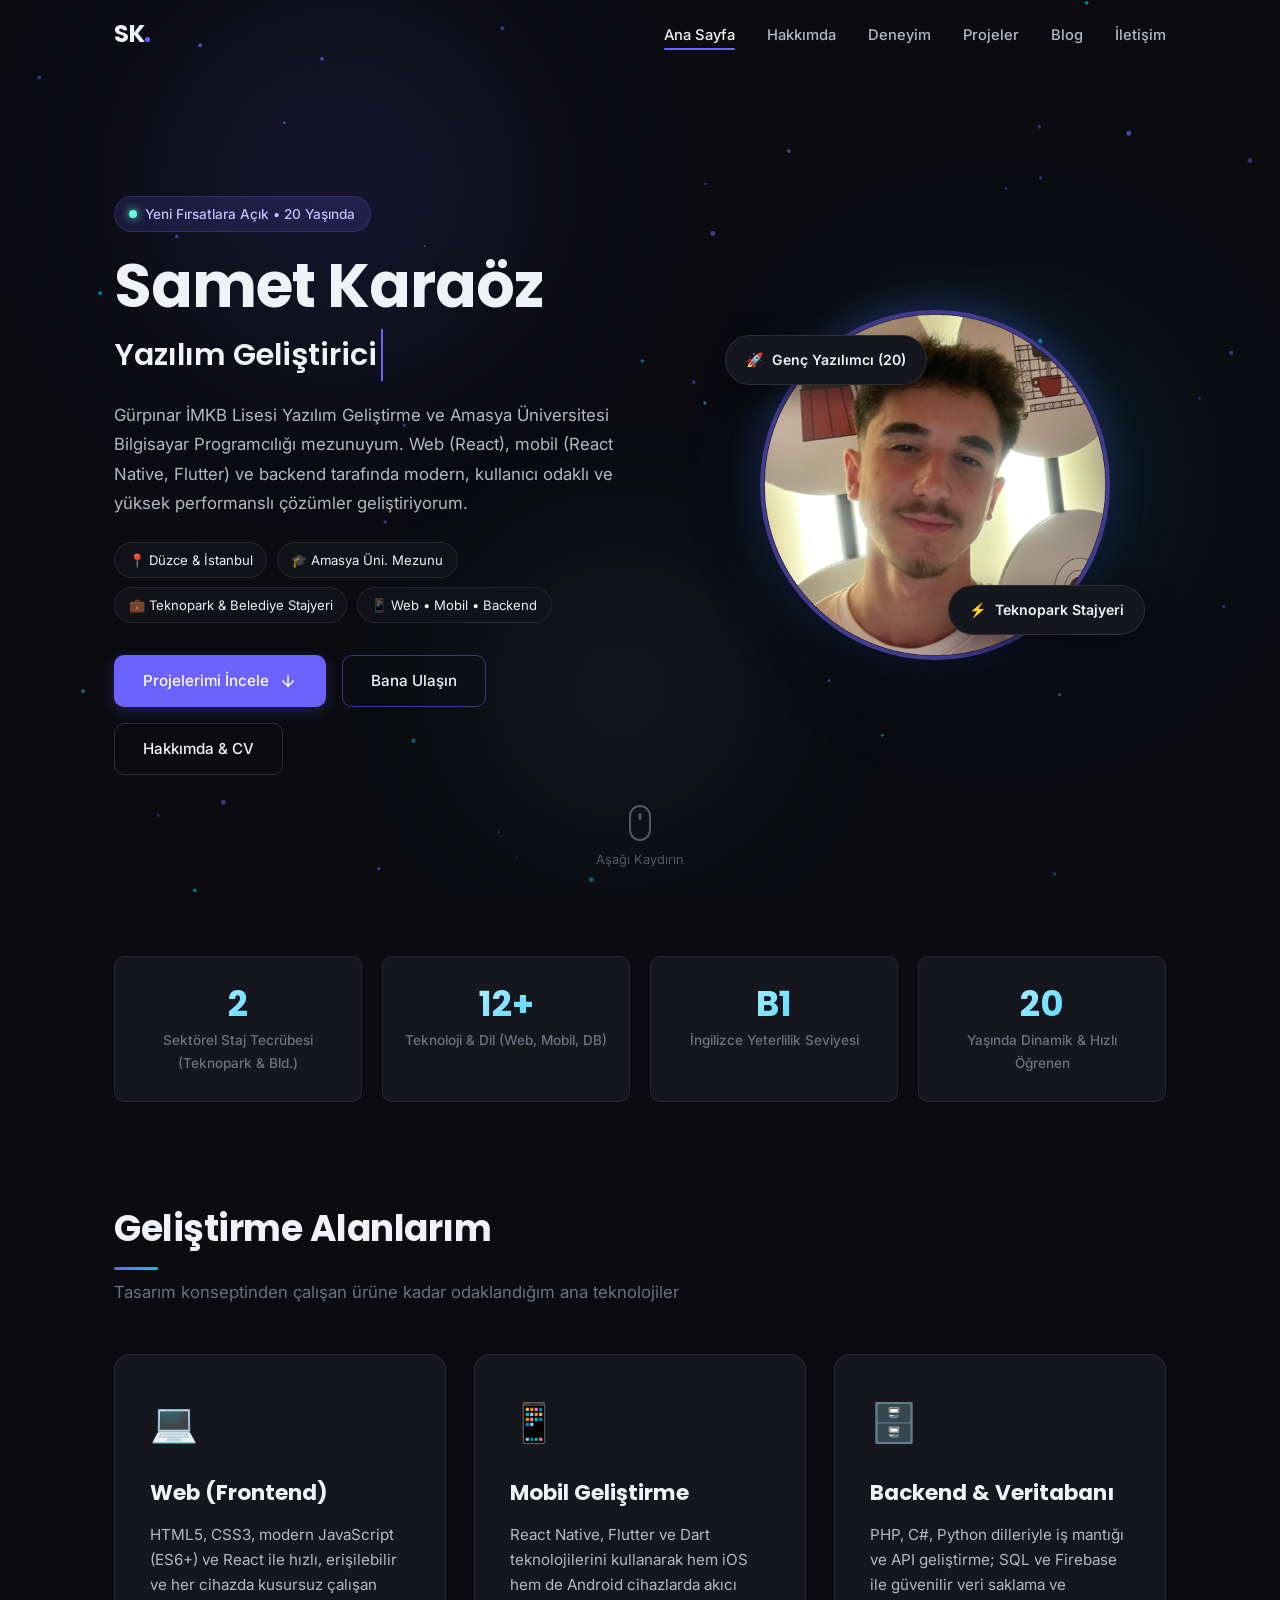
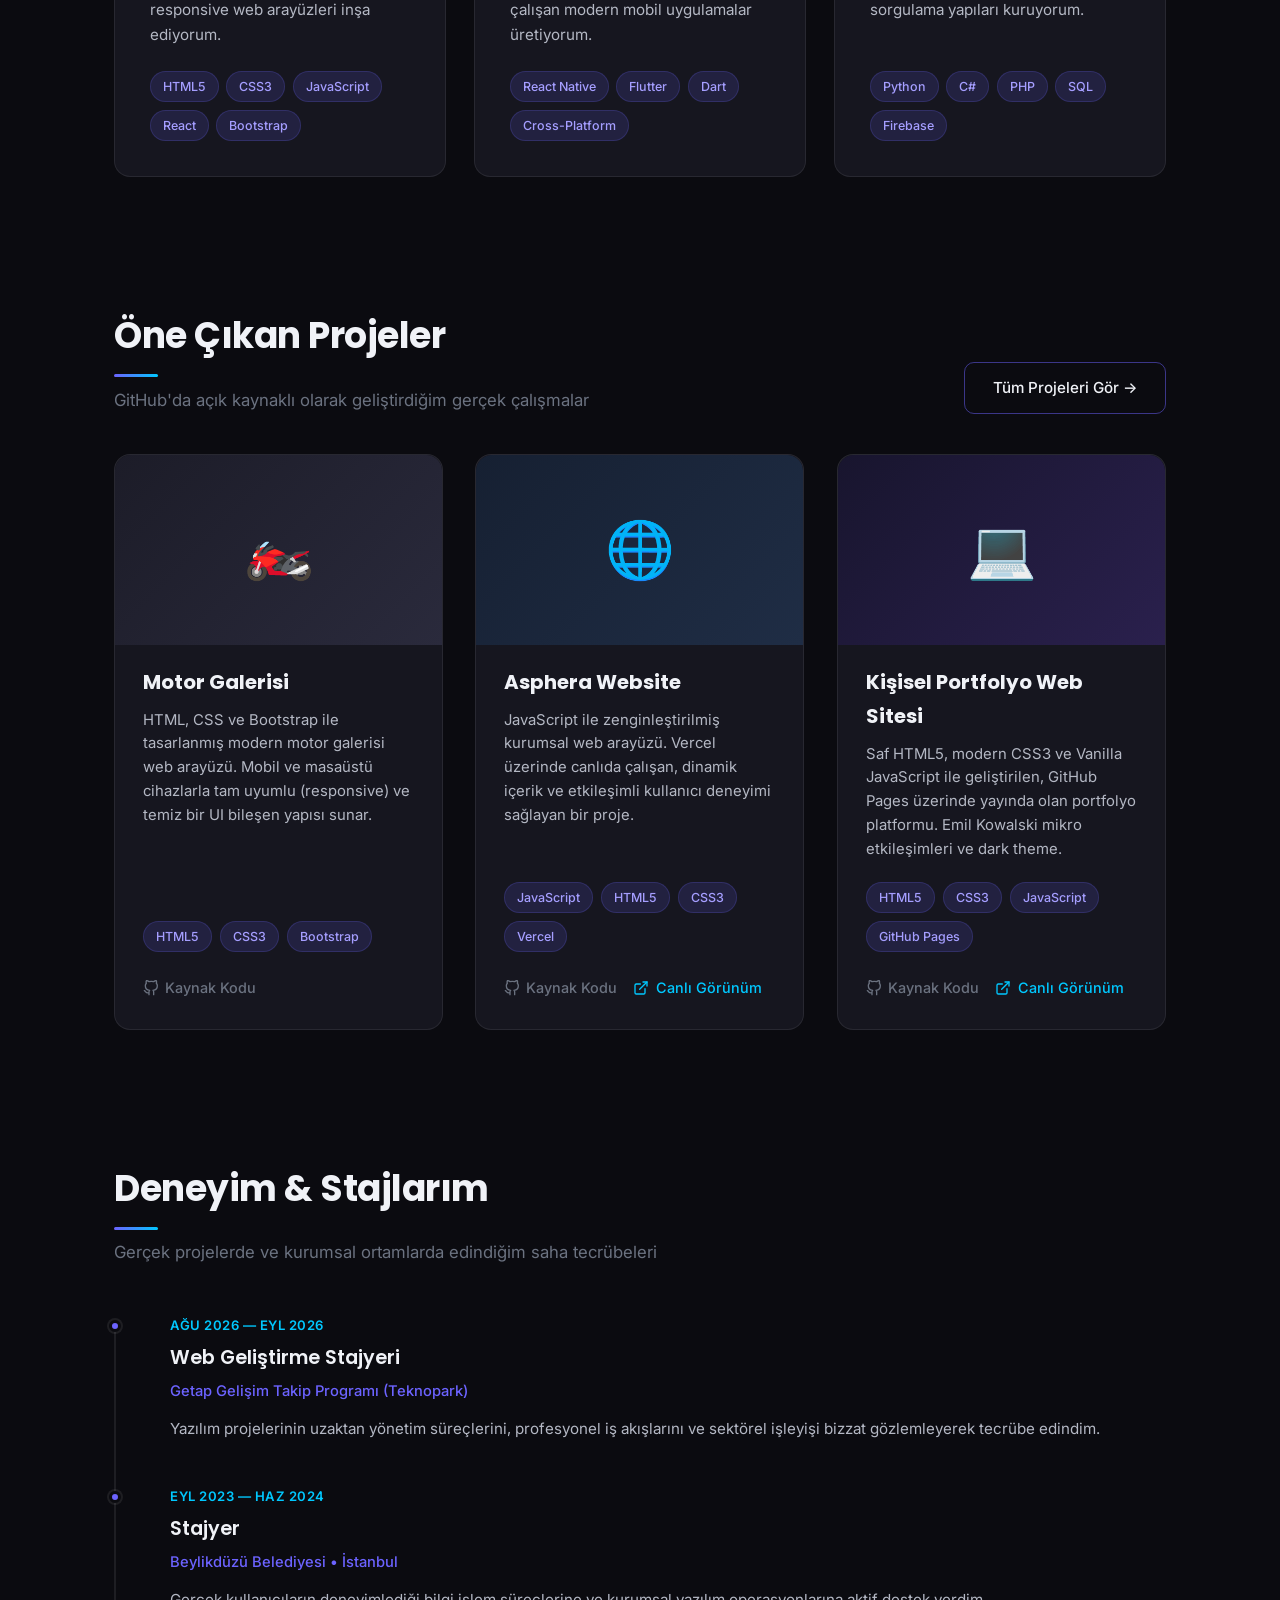
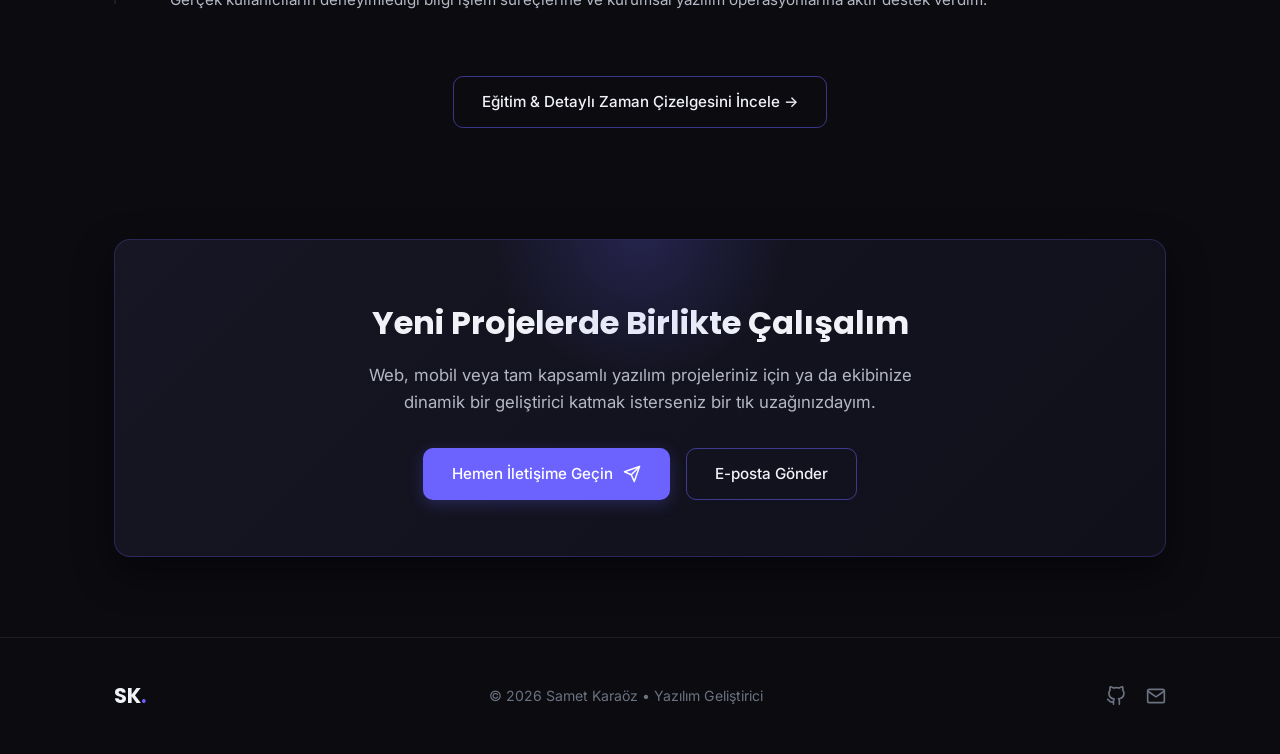
==== commit b43a06d6: "feat: portfolyo projesi eklendi ve arka plan akici slow ambient efektle guncellendi" ====
--- a/index.html
+++ b/index.html
@@ -36,6 +36,12 @@
   <main>
     <!-- 1. HERO BÖLÜMÜ -->
     <section class="hero">
+      <!-- Akıcı Slow Ambient Arka Plan Işıkları -->
+      <div class="hero-ambient-lights" aria-hidden="true">
+        <div class="ambient-orb ambient-orb-1"></div>
+        <div class="ambient-orb ambient-orb-2"></div>
+        <div class="ambient-orb ambient-orb-3"></div>
+      </div>
       <canvas id="particles-canvas"></canvas>
       <div class="container">
         <div class="hero-grid">
@@ -242,6 +248,33 @@
               </div>
             </div>
           </article>
+
+          <!-- Proje 3: Kişisel Portfolyo Web Sitesi -->
+          <article class="project-card card reveal" data-delay="300">
+            <div class="project-card-image" style="background: linear-gradient(135deg, #18152e, #2a204d); height: 190px; display: flex; align-items: center; justify-content: center; font-size: 3.5rem;">💻</div>
+            <div class="project-card-content">
+              <h3 class="project-card-title">Kişisel Portfolyo Web Sitesi</h3>
+              <p class="project-card-desc">
+                Saf HTML5, modern CSS3 ve Vanilla JavaScript ile geliştirilen, GitHub Pages üzerinde yayında olan portfolyo platformu. Emil Kowalski mikro etkileşimleri ve dark theme.
+              </p>
+              <div class="project-card-tags">
+                <span class="tag">HTML5</span>
+                <span class="tag">CSS3</span>
+                <span class="tag">JavaScript</span>
+                <span class="tag">GitHub Pages</span>
+              </div>
+              <div class="project-card-links">
+                <a href="https://github.com/samet-karaoz/samet-karaoz.github.io" class="project-link" target="_blank" rel="noopener noreferrer">
+                  <svg xmlns="http://www.w3.org/2000/svg" width="16" height="16" viewBox="0 0 24 24" fill="none" stroke="currentColor" stroke-width="2" stroke-linecap="round" stroke-linejoin="round"><path d="M9 19c-5 1.5-5-2.5-7-3m14 6v-3.87a3.37 3.37 0 0 0-.94-2.61c3.14-.35 6.44-1.54 6.44-7A5.44 5.44 0 0 0 20 4.77 5.07 5.07 0 0 0 19.91 1S18.73.65 16 2.48a13.38 13.38 0 0 0-7 0C6.27.65 5.09 1 5.09 1A5.07 5.07 0 0 0 5 4.77a5.44 5.44 0 0 0-1.5 3.78c0 5.42 3.3 6.61 6.44 7A3.37 3.37 0 0 0 9 18.13V22"></path></svg>
+                  <span>Kaynak Kodu</span>
+                </a>
+                <a href="https://samet-karaoz.github.io/" class="project-link" target="_blank" rel="noopener noreferrer" style="color: var(--cyan);">
+                  <svg xmlns="http://www.w3.org/2000/svg" width="16" height="16" viewBox="0 0 24 24" fill="none" stroke="currentColor" stroke-width="2" stroke-linecap="round" stroke-linejoin="round"><path d="M18 13v6a2 2 0 0 1-2 2H5a2 2 0 0 1-2-2V8a2 2 0 0 1 2-2h6"></path><polyline points="15 3 21 3 21 9"></polyline><line x1="10" y1="14" x2="21" y2="3"></line></svg>
+                  <span>Canlı Görünüm</span>
+                </a>
+              </div>
+            </div>
+          </article>
         </div>
       </div>
     </section>
--- a/css/style.css
+++ b/css/style.css
@@ -336,6 +336,49 @@
   padding-top: var(--nav-height);
 }
 
+/* Ambient Işık Küreleri (Slow Moving Luminous Background) */
+.hero-ambient-lights {
+  position: absolute;
+  inset: 0;
+  overflow: hidden;
+  pointer-events: none;
+  z-index: 0;
+}
+
+.ambient-orb {
+  position: absolute;
+  border-radius: 50%;
+  filter: blur(95px);
+  -webkit-filter: blur(95px);
+  opacity: 0.45;
+  will-change: transform;
+  pointer-events: none;
+}
+
+.ambient-orb-1 {
+  width: 550px;
+  height: 550px;
+  background: radial-gradient(circle, rgba(108, 99, 255, 0.45) 0%, rgba(108, 99, 255, 0.05) 60%, transparent 70%);
+  top: -10%;
+  left: 5%;
+}
+
+.ambient-orb-2 {
+  width: 500px;
+  height: 500px;
+  background: radial-gradient(circle, rgba(0, 200, 255, 0.35) 0%, rgba(0, 200, 255, 0.04) 60%, transparent 70%);
+  top: 25%;
+  right: 2%;
+}
+
+.ambient-orb-3 {
+  width: 420px;
+  height: 420px;
+  background: radial-gradient(circle, rgba(100, 255, 218, 0.25) 0%, rgba(100, 255, 218, 0.03) 60%, transparent 70%);
+  bottom: 0%;
+  left: 32%;
+}
+
 #particles-canvas {
   position: absolute;
   top: 0;
--- a/css/animations.css
+++ b/css/animations.css
@@ -127,6 +127,63 @@
 }
 
 /* --------------------------------------------------------------------------
+   Akıcı Slow Ambient Arka Plan Animasyonları
+   -------------------------------------------------------------------------- */
+.ambient-orb-1 {
+  animation: float-ambient-1 24s ease-in-out infinite alternate;
+}
+
+.ambient-orb-2 {
+  animation: float-ambient-2 28s ease-in-out infinite alternate;
+}
+
+.ambient-orb-3 {
+  animation: float-ambient-3 20s ease-in-out infinite alternate;
+}
+
+@keyframes float-ambient-1 {
+  0% {
+    transform: translate3d(0, 0, 0) scale(1);
+  }
+  33% {
+    transform: translate3d(70px, 45px, 0) scale(1.08);
+  }
+  66% {
+    transform: translate3d(-50px, 80px, 0) scale(0.94);
+  }
+  100% {
+    transform: translate3d(40px, -30px, 0) scale(1.05);
+  }
+}
+
+@keyframes float-ambient-2 {
+  0% {
+    transform: translate3d(0, 0, 0) scale(1);
+  }
+  33% {
+    transform: translate3d(-65px, -50px, 0) scale(0.92);
+  }
+  66% {
+    transform: translate3d(45px, 65px, 0) scale(1.08);
+  }
+  100% {
+    transform: translate3d(-40px, 20px, 0) scale(1);
+  }
+}
+
+@keyframes float-ambient-3 {
+  0% {
+    transform: translate3d(0, 0, 0) scale(1);
+  }
+  50% {
+    transform: translate3d(60px, -45px, 0) scale(1.12);
+  }
+  100% {
+    transform: translate3d(-50px, 30px, 0) scale(0.9);
+  }
+}
+
+/* --------------------------------------------------------------------------
    Hover & İnteraktif Geçişler
    -------------------------------------------------------------------------- */
 .card {
@@ -164,6 +221,15 @@
     animation: none !important;
   }
 
+  .ambient-orb-1,
+  .ambient-orb-2,
+  .ambient-orb-3,
+  .floating-anim,
+  .floating-reverse,
+  .pulsing-ring {
+    animation: none !important;
+  }
+
   .scroll-indicator .wheel {
     animation: none !important;
   }
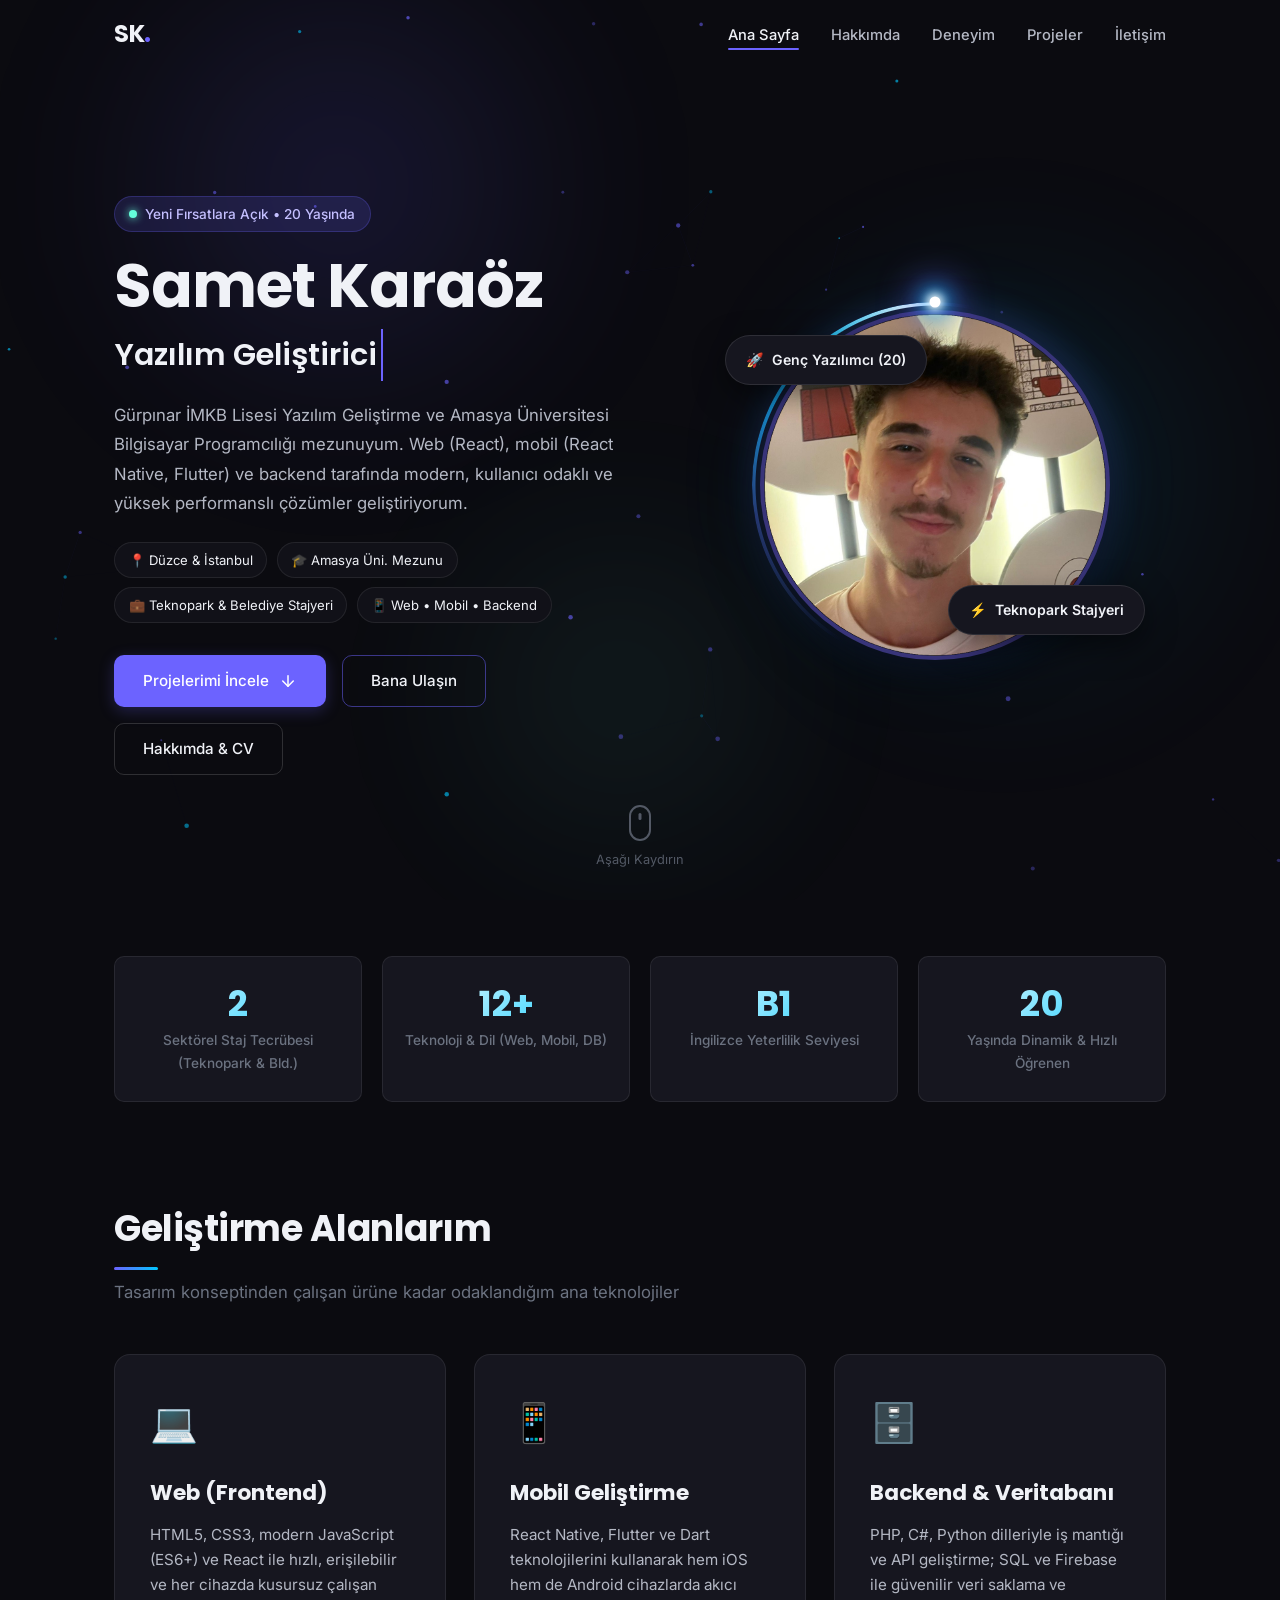
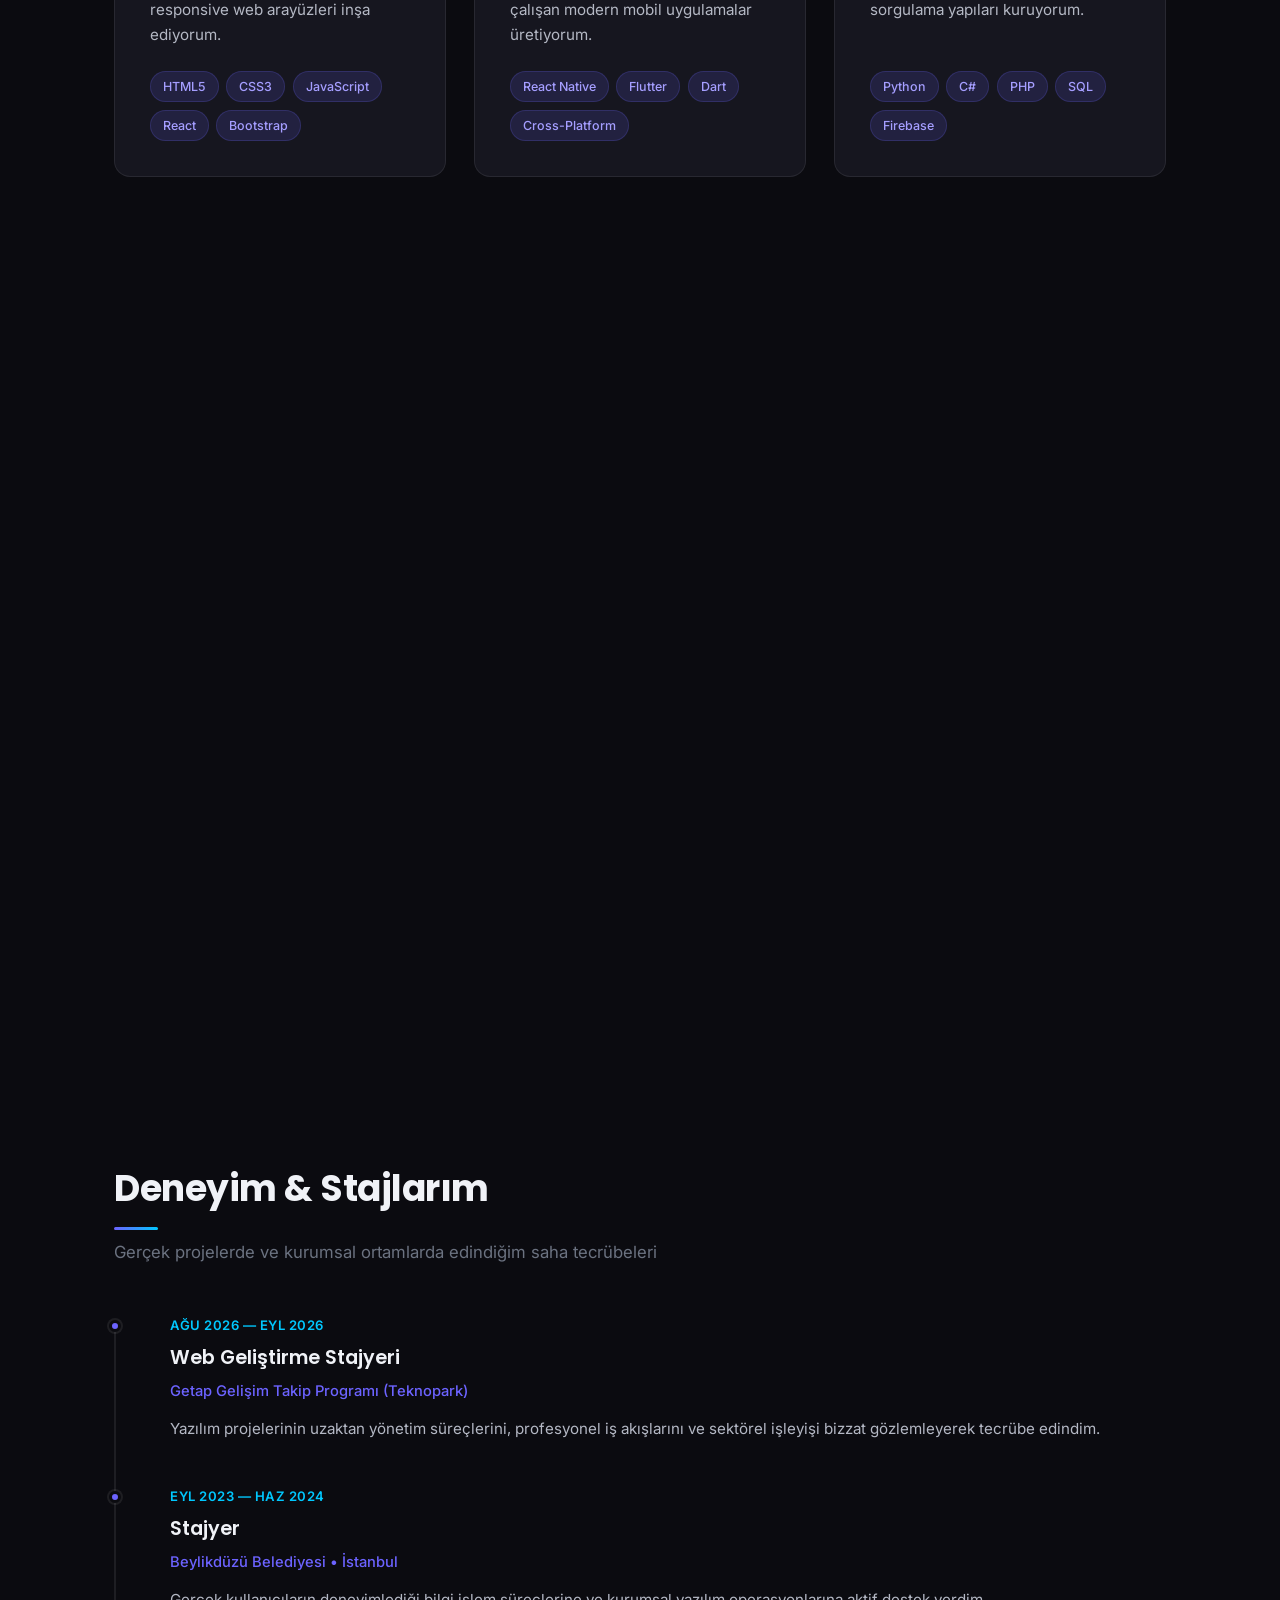
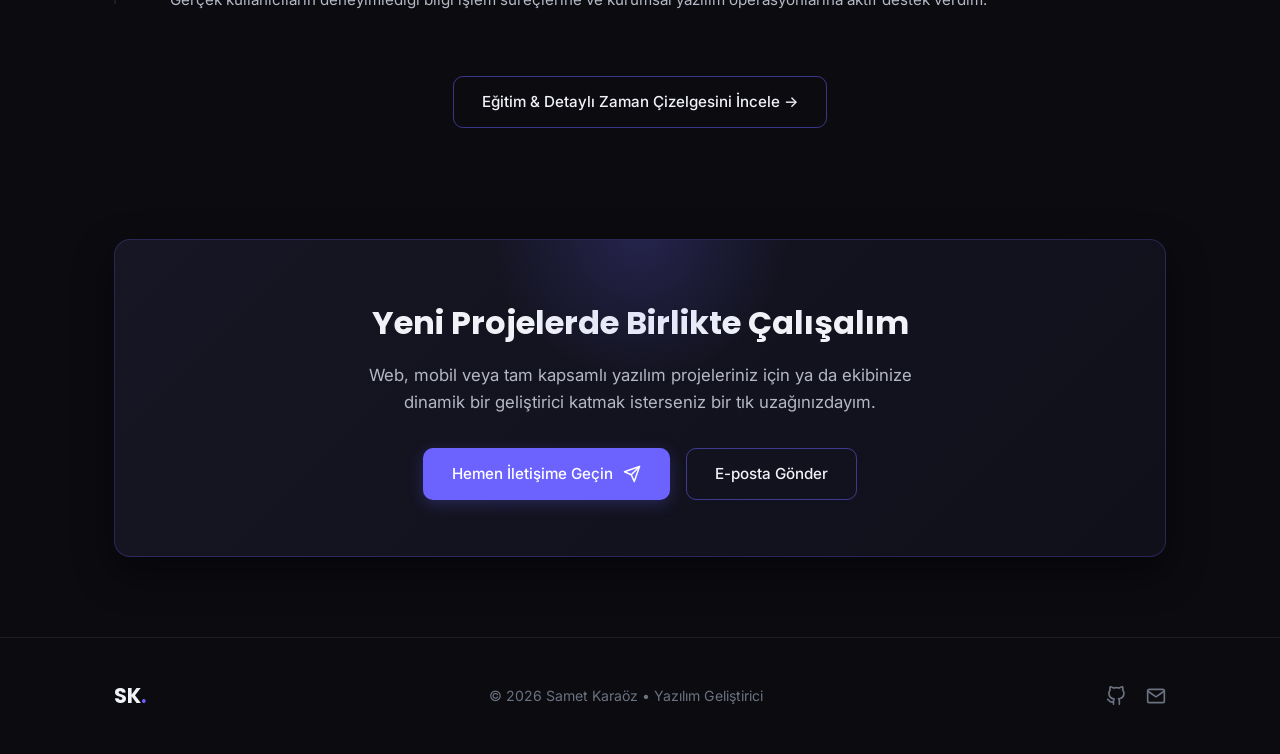
==== commit 5835f09c: "feat: blog kaldirildi, animasyonlar hizlandirildi ve profil etrafinda donen parlak isik halkasi ekle" ====
--- a/index.html
+++ b/index.html
@@ -22,7 +22,6 @@
         <li><a href="about.html" class="nav-link">Hakkımda</a></li>
         <li><a href="experience.html" class="nav-link">Deneyim</a></li>
         <li><a href="projects.html" class="nav-link">Projeler</a></li>
-        <li><a href="blog.html" class="nav-link">Blog</a></li>
         <li><a href="contact.html" class="nav-link">İletişim</a></li>
       </ul>
       <button class="hamburger" id="hamburger" aria-label="Menüyü aç">
@@ -83,6 +82,11 @@
           <div class="hero-image-col reveal" data-delay="250">
             <div class="hero-avatar-wrapper">
               <div class="hero-avatar-glow"></div>
+              <!-- Profil Etrafında Hızlı & Parlayan Dönen Işık Halkası -->
+              <div class="avatar-orbit-container" aria-hidden="true">
+                <div class="avatar-orbit-ring"></div>
+                <div class="avatar-orbit-sparkle"></div>
+              </div>
               <img src="assets/images/samet.png" alt="Samet Karaöz" class="hero-avatar-img pulsing-ring" width="350" height="350">
               
               <div class="floating-badge badge-top-left floating-anim">
--- a/css/style.css
+++ b/css/style.css
@@ -508,16 +508,59 @@
   height: 100%;
   border-radius: 50%;
   object-fit: cover;
-  border: 4px solid rgba(108, 99, 255, 0.5);
+  border: 4px solid rgba(108, 99, 255, 0.4);
   position: relative;
   z-index: 2;
-  box-shadow: 0 20px 45px rgba(0, 0, 0, 0.65), 0 0 35px rgba(108, 99, 255, 0.3);
+  box-shadow: 0 20px 45px rgba(0, 0, 0, 0.65), 0 0 35px rgba(108, 99, 255, 0.25);
   background: var(--bg-card);
 }
 
+/* Dönen Hızlı & Parlayan Işık Halkası (Orbiting Border Beam & Particle) */
+.avatar-orbit-container {
+  position: absolute;
+  inset: -8px;
+  border-radius: 50%;
+  pointer-events: none;
+  z-index: 3;
+  will-change: transform;
+}
+
+.avatar-orbit-ring {
+  position: absolute;
+  inset: 0;
+  border-radius: 50%;
+  background: conic-gradient(
+    from 0deg,
+    transparent 0deg,
+    transparent 210deg,
+    rgba(108, 99, 255, 0.2) 260deg,
+    rgba(0, 200, 255, 0.75) 320deg,
+    rgba(255, 255, 255, 0.95) 356deg,
+    rgba(255, 255, 255, 1) 360deg
+  );
+  -webkit-mask: radial-gradient(farthest-side, transparent calc(100% - 4px), #fff calc(100% - 3px));
+  mask: radial-gradient(farthest-side, transparent calc(100% - 4px), #fff calc(100% - 3px));
+  filter: drop-shadow(0 0 10px rgba(0, 200, 255, 0.85)) drop-shadow(0 0 18px rgba(108, 99, 255, 0.6));
+}
+
+.avatar-orbit-sparkle {
+  position: absolute;
+  top: 0;
+  left: 50%;
+  transform: translate(-50%, -50%);
+  width: 11px;
+  height: 11px;
+  background: #ffffff;
+  border-radius: 50%;
+  box-shadow:
+    0 0 10px 3px #ffffff,
+    0 0 22px 6px rgba(0, 200, 255, 0.95),
+    0 0 38px 12px rgba(108, 99, 255, 0.8);
+}
+
 .floating-badge {
   position: absolute;
-  z-index: 3;
+  z-index: 4;
   display: flex;
   align-items: center;
   gap: 0.5rem;
--- a/css/animations.css
+++ b/css/animations.css
@@ -8,9 +8,9 @@
    -------------------------------------------------------------------------- */
 .reveal {
   opacity: 0;
-  transform: translateY(24px);
-  transition: opacity 0.65s cubic-bezier(0.16, 1, 0.3, 1),
-              transform 0.65s cubic-bezier(0.16, 1, 0.3, 1);
+  transform: translateY(20px);
+  transition: opacity 0.45s cubic-bezier(0.16, 1, 0.3, 1),
+              transform 0.45s cubic-bezier(0.16, 1, 0.3, 1);
   will-change: opacity, transform;
 }
 
@@ -19,12 +19,12 @@
   transform: translateY(0);
 }
 
-/* Kademeli Geliş (Stagger Delays) */
-.reveal[data-delay="1"], .reveal[data-delay="100"] { transition-delay: 0.1s; }
-.reveal[data-delay="2"], .reveal[data-delay="200"] { transition-delay: 0.2s; }
-.reveal[data-delay="3"], .reveal[data-delay="300"] { transition-delay: 0.3s; }
-.reveal[data-delay="4"], .reveal[data-delay="400"] { transition-delay: 0.4s; }
-.reveal[data-delay="5"], .reveal[data-delay="500"] { transition-delay: 0.5s; }
+/* Kademeli Geliş (Hızlı Stagger Delays) */
+.reveal[data-delay="1"], .reveal[data-delay="100"] { transition-delay: 0.07s; }
+.reveal[data-delay="2"], .reveal[data-delay="200"] { transition-delay: 0.14s; }
+.reveal[data-delay="3"], .reveal[data-delay="300"] { transition-delay: 0.21s; }
+.reveal[data-delay="4"], .reveal[data-delay="400"] { transition-delay: 0.28s; }
+.reveal[data-delay="5"], .reveal[data-delay="500"] { transition-delay: 0.35s; }
 
 /* --------------------------------------------------------------------------
    CSS Scroll-Driven Animations (Modern Tarayıcılar - Progressive Enhancement)
@@ -115,30 +115,46 @@
 }
 
 .floating-anim {
-  animation: float-slow 4.5s ease-in-out infinite;
+  animation: float-slow 2.6s ease-in-out infinite;
 }
 
 .floating-reverse {
-  animation: float-reverse 5s ease-in-out infinite;
+  animation: float-reverse 2.9s ease-in-out infinite;
 }
 
 .pulsing-ring {
-  animation: pulse-ring 3.5s infinite;
-}
-
-/* --------------------------------------------------------------------------
-   Akıcı Slow Ambient Arka Plan Animasyonları
+  animation: pulse-ring 2.2s infinite;
+}
+
+/* --------------------------------------------------------------------------
+   Profil Etrafında Dönen Hızlı & Parlayan Işık Halkası
+   -------------------------------------------------------------------------- */
+.avatar-orbit-container {
+  animation: rotate-orbit 2.4s linear infinite;
+}
+
+@keyframes rotate-orbit {
+  from {
+    transform: rotate(0deg);
+  }
+  to {
+    transform: rotate(360deg);
+  }
+}
+
+/* --------------------------------------------------------------------------
+   Akıcı ve Hızlandırılmış Ambient Arka Plan Animasyonları
    -------------------------------------------------------------------------- */
 .ambient-orb-1 {
-  animation: float-ambient-1 24s ease-in-out infinite alternate;
+  animation: float-ambient-1 9s ease-in-out infinite alternate;
 }
 
 .ambient-orb-2 {
-  animation: float-ambient-2 28s ease-in-out infinite alternate;
+  animation: float-ambient-2 11s ease-in-out infinite alternate;
 }
 
 .ambient-orb-3 {
-  animation: float-ambient-3 20s ease-in-out infinite alternate;
+  animation: float-ambient-3 8s ease-in-out infinite alternate;
 }
 
 @keyframes float-ambient-1 {
@@ -221,6 +237,7 @@
     animation: none !important;
   }
 
+  .avatar-orbit-container,
   .ambient-orb-1,
   .ambient-orb-2,
   .ambient-orb-3,
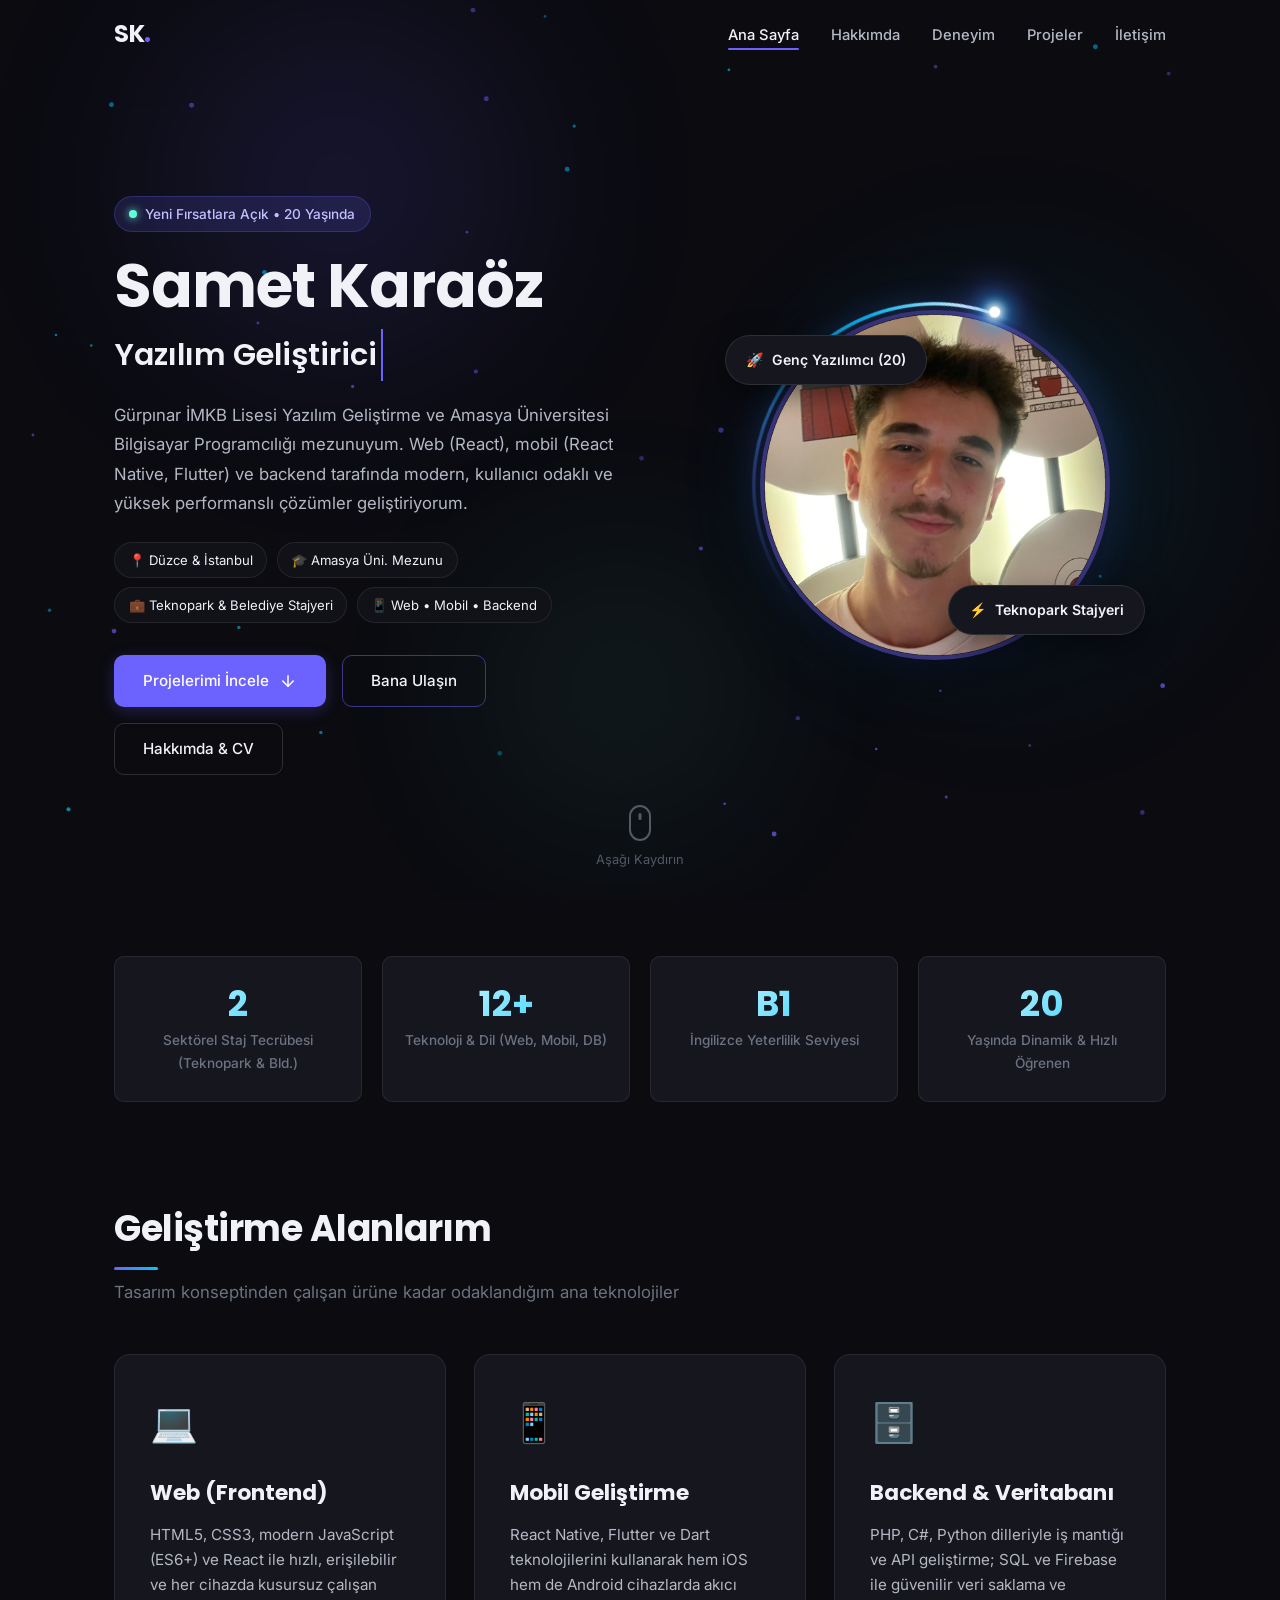
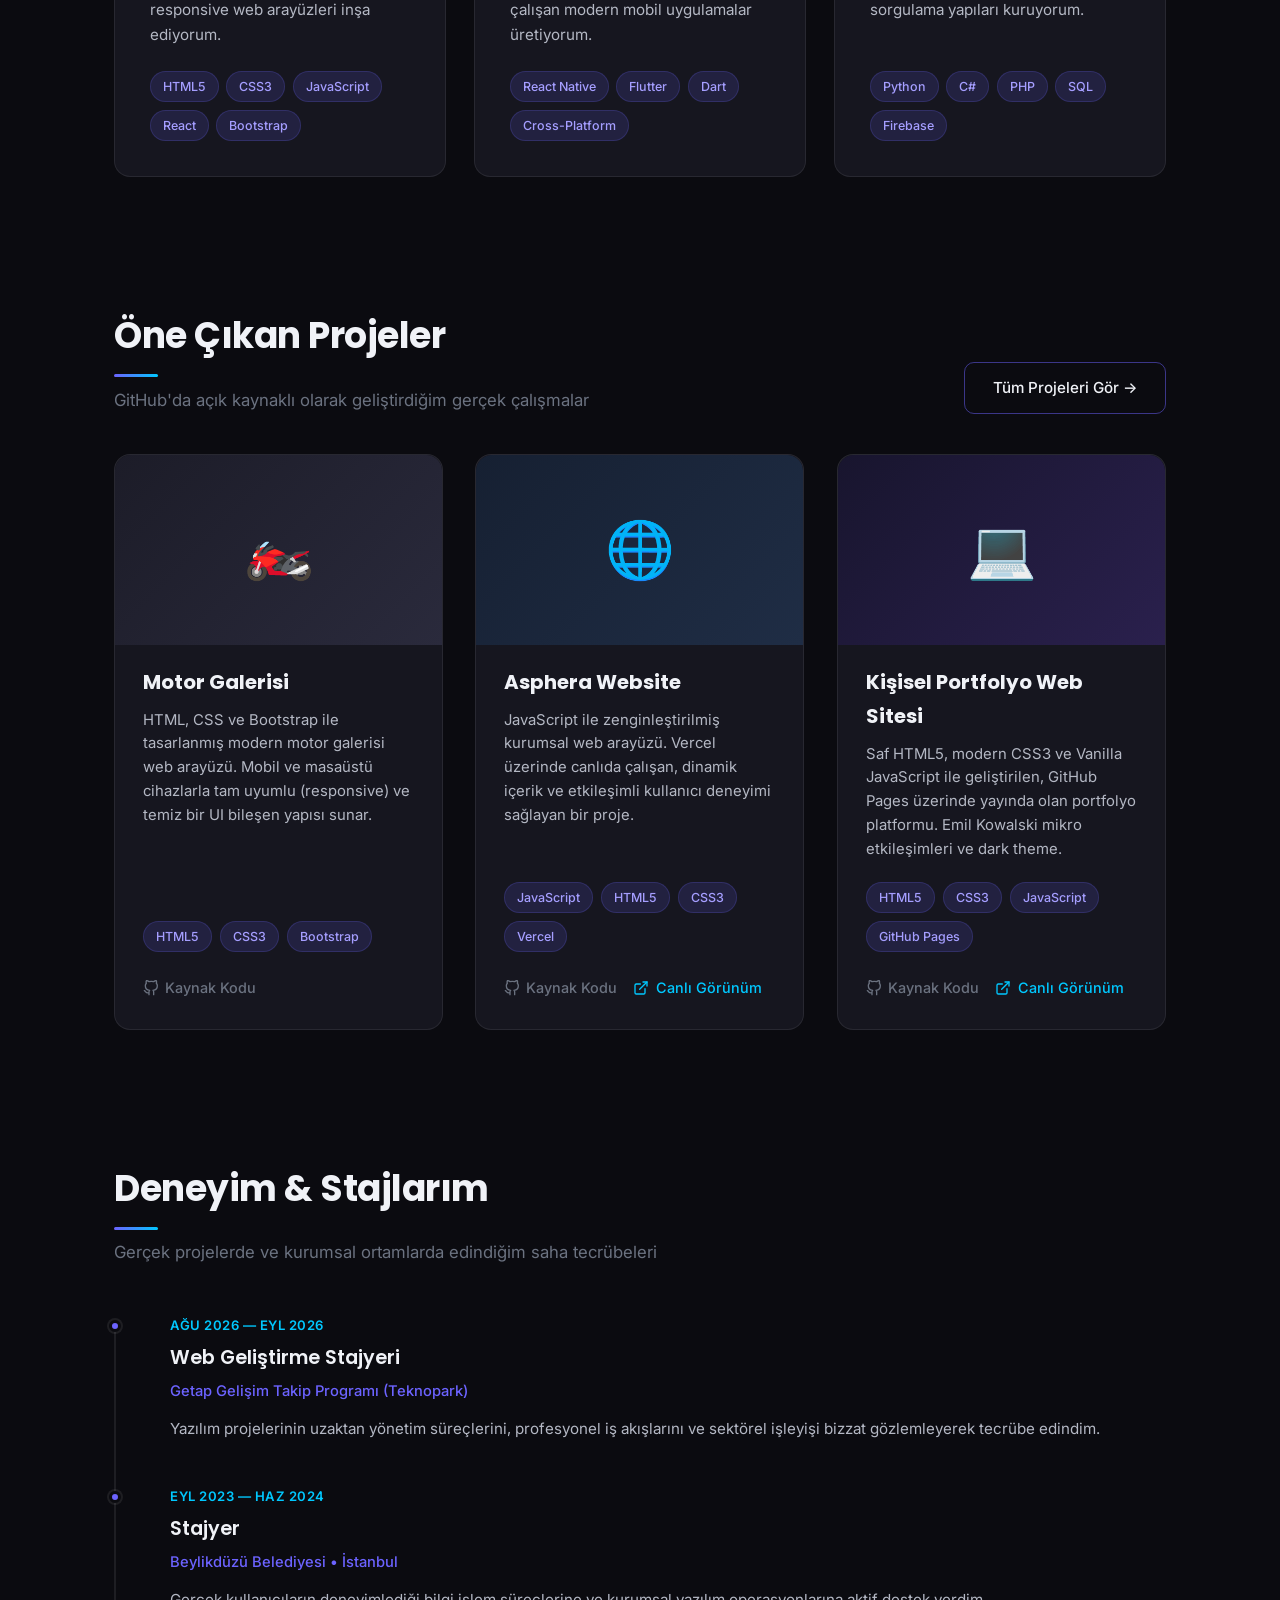
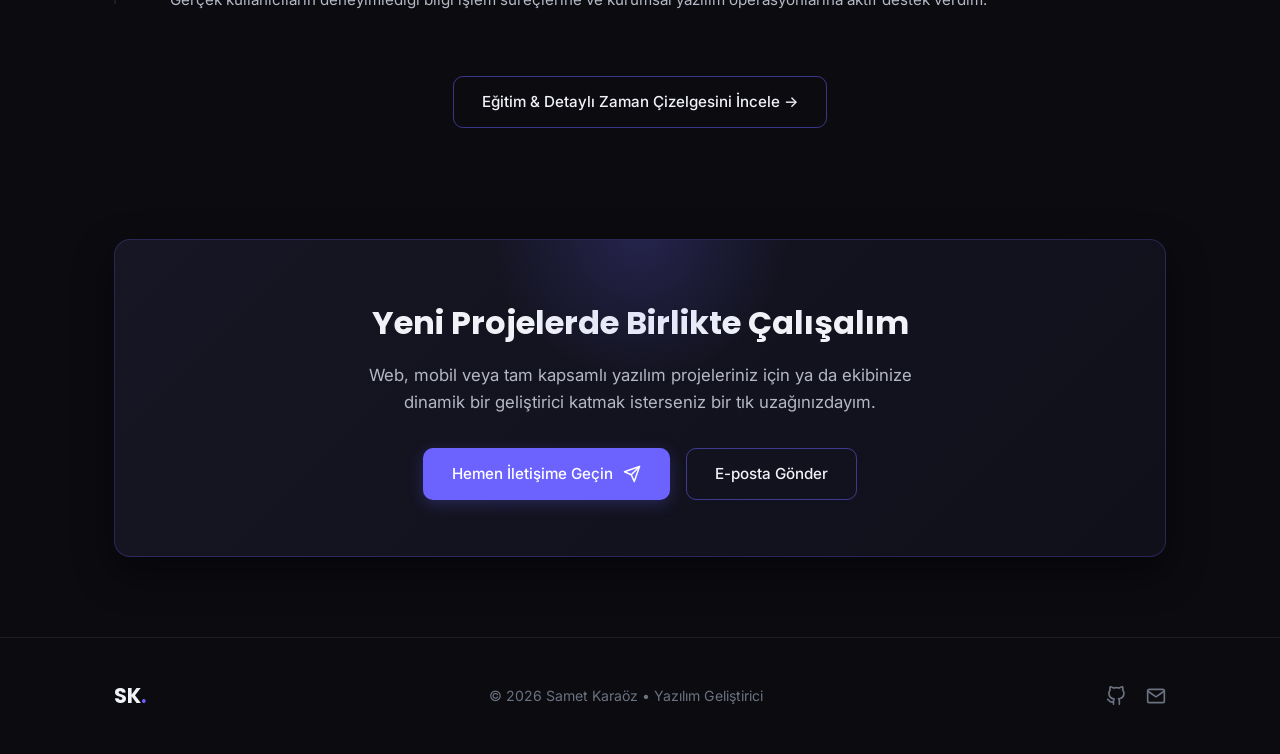
==== commit b1c0eaee: "fix: profil isik halkasi donus motoru eklendi, reduced-motion engeli kaldirildi ve onbellek kirici g" ====
--- a/index.html
+++ b/index.html
@@ -8,9 +8,9 @@
   <link rel="preconnect" href="https://fonts.googleapis.com">
   <link rel="preconnect" href="https://fonts.gstatic.com" crossorigin>
   <link href="https://fonts.googleapis.com/css2?family=Inter:wght@300;400;500;600&family=Poppins:wght@600;700&display=swap" rel="stylesheet">
-  <link rel="stylesheet" href="css/style.css">
-  <link rel="stylesheet" href="css/animations.css">
-  <link rel="stylesheet" href="css/responsive.css">
+  <link rel="stylesheet" href="css/style.css?v=3">
+  <link rel="stylesheet" href="css/animations.css?v=3">
+  <link rel="stylesheet" href="css/responsive.css?v=3">
 </head>
 <body>
   <!-- Üst Navigasyon (Glassmorphism Navbar) -->
@@ -353,8 +353,8 @@
     </div>
   </footer>
 
-  <script src="js/main.js" defer></script>
-  <script src="js/animations.js" defer></script>
-  <script src="js/particles.js" defer></script>
+  <script src="js/main.js?v=3" defer></script>
+  <script src="js/animations.js?v=3" defer></script>
+  <script src="js/particles.js?v=3" defer></script>
 </body>
 </html>
--- a/css/style.css
+++ b/css/style.css
@@ -518,11 +518,18 @@
 /* Dönen Hızlı & Parlayan Işık Halkası (Orbiting Border Beam & Particle) */
 .avatar-orbit-container {
   position: absolute;
-  inset: -8px;
+  top: -8px;
+  left: -8px;
+  width: calc(100% + 16px);
+  height: calc(100% + 16px);
   border-radius: 50%;
   pointer-events: none;
   z-index: 3;
   will-change: transform;
+  transform-origin: 50% 50%;
+  -webkit-transform-origin: 50% 50%;
+  animation: rotate-orbit 2.2s linear infinite;
+  -webkit-animation: rotate-orbit 2.2s linear infinite;
 }
 
 .avatar-orbit-ring {
--- a/css/animations.css
+++ b/css/animations.css
@@ -130,14 +130,30 @@
    Profil Etrafında Dönen Hızlı & Parlayan Işık Halkası
    -------------------------------------------------------------------------- */
 .avatar-orbit-container {
-  animation: rotate-orbit 2.4s linear infinite;
+  animation: rotate-orbit 2.2s linear infinite !important;
+  -webkit-animation: rotate-orbit 2.2s linear infinite !important;
+  transform-origin: 50% 50% !important;
+  -webkit-transform-origin: 50% 50% !important;
+}
+
+@-webkit-keyframes rotate-orbit {
+  from {
+    -webkit-transform: rotate(0deg);
+    transform: rotate(0deg);
+  }
+  to {
+    -webkit-transform: rotate(360deg);
+    transform: rotate(360deg);
+  }
 }
 
 @keyframes rotate-orbit {
   from {
+    -webkit-transform: rotate(0deg);
     transform: rotate(0deg);
   }
   to {
+    -webkit-transform: rotate(360deg);
     transform: rotate(360deg);
   }
 }
@@ -237,7 +253,6 @@
     animation: none !important;
   }
 
-  .avatar-orbit-container,
   .ambient-orb-1,
   .ambient-orb-2,
   .ambient-orb-3,
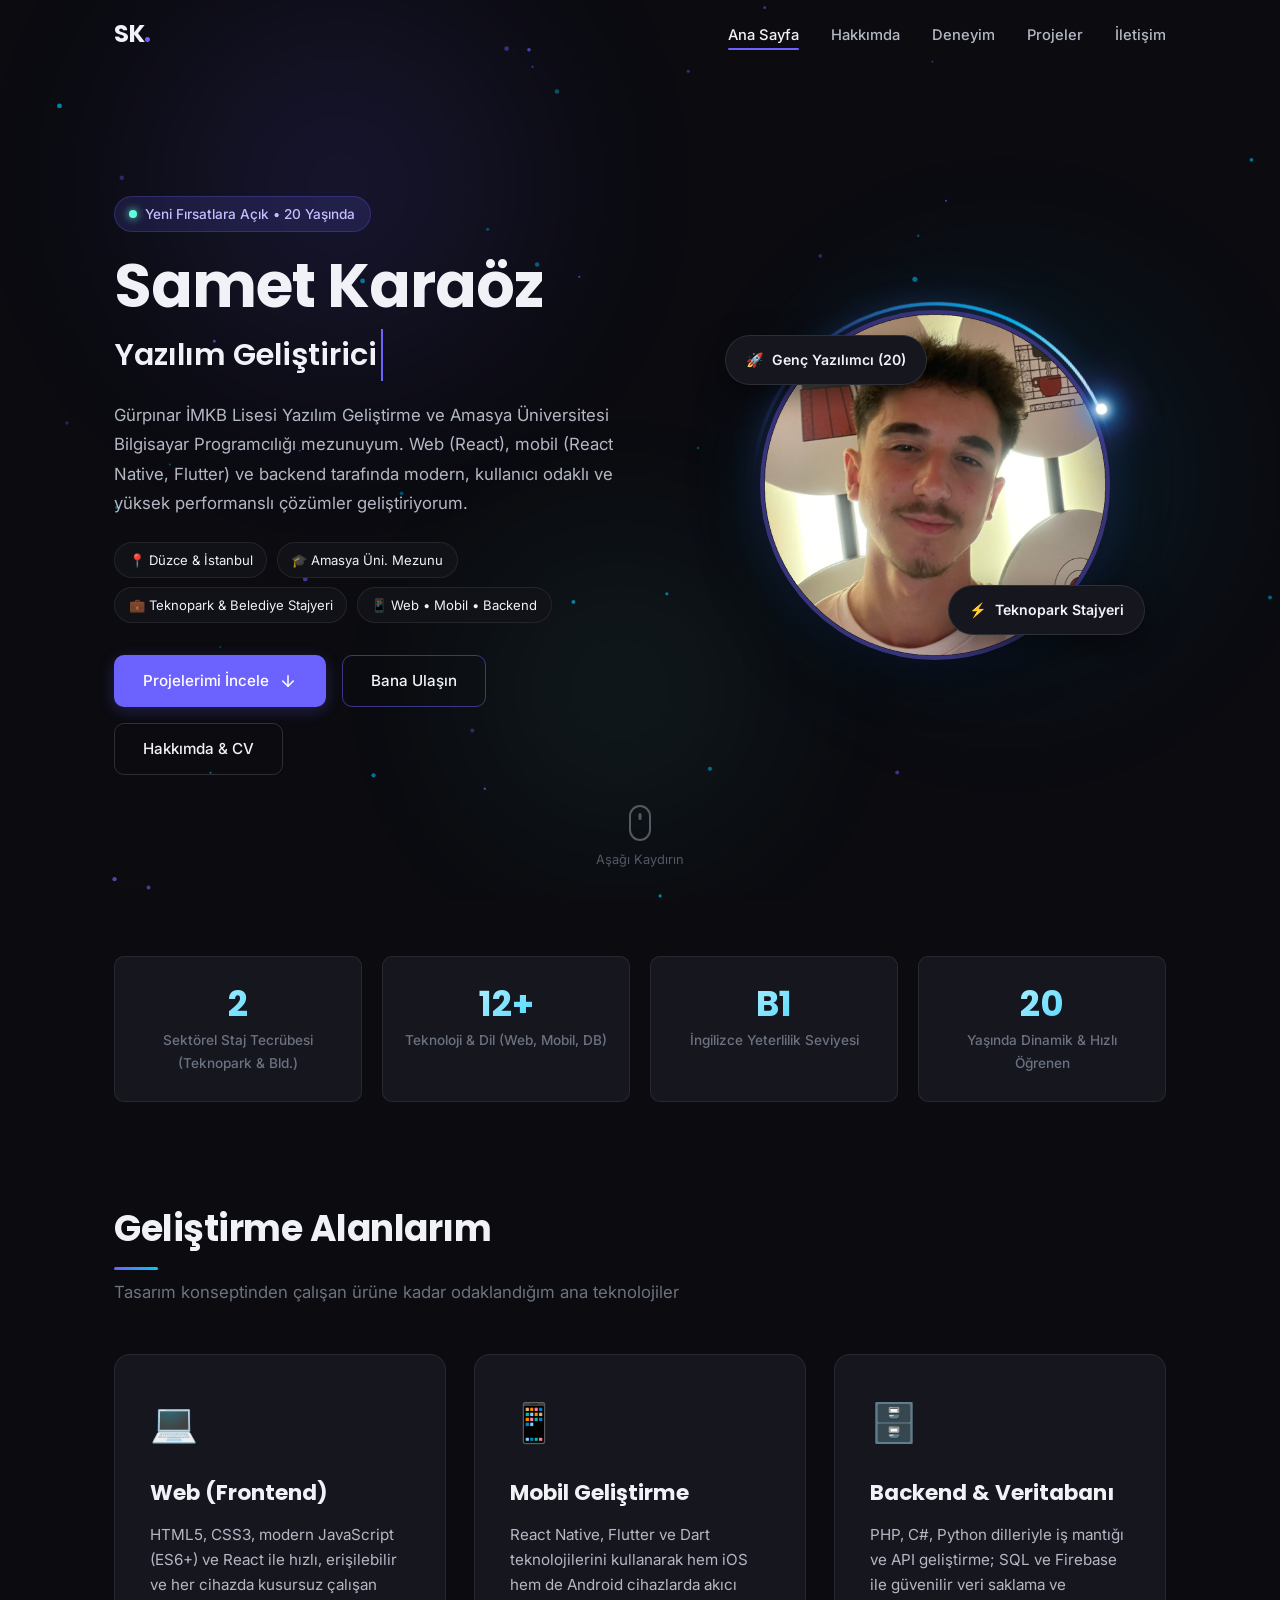
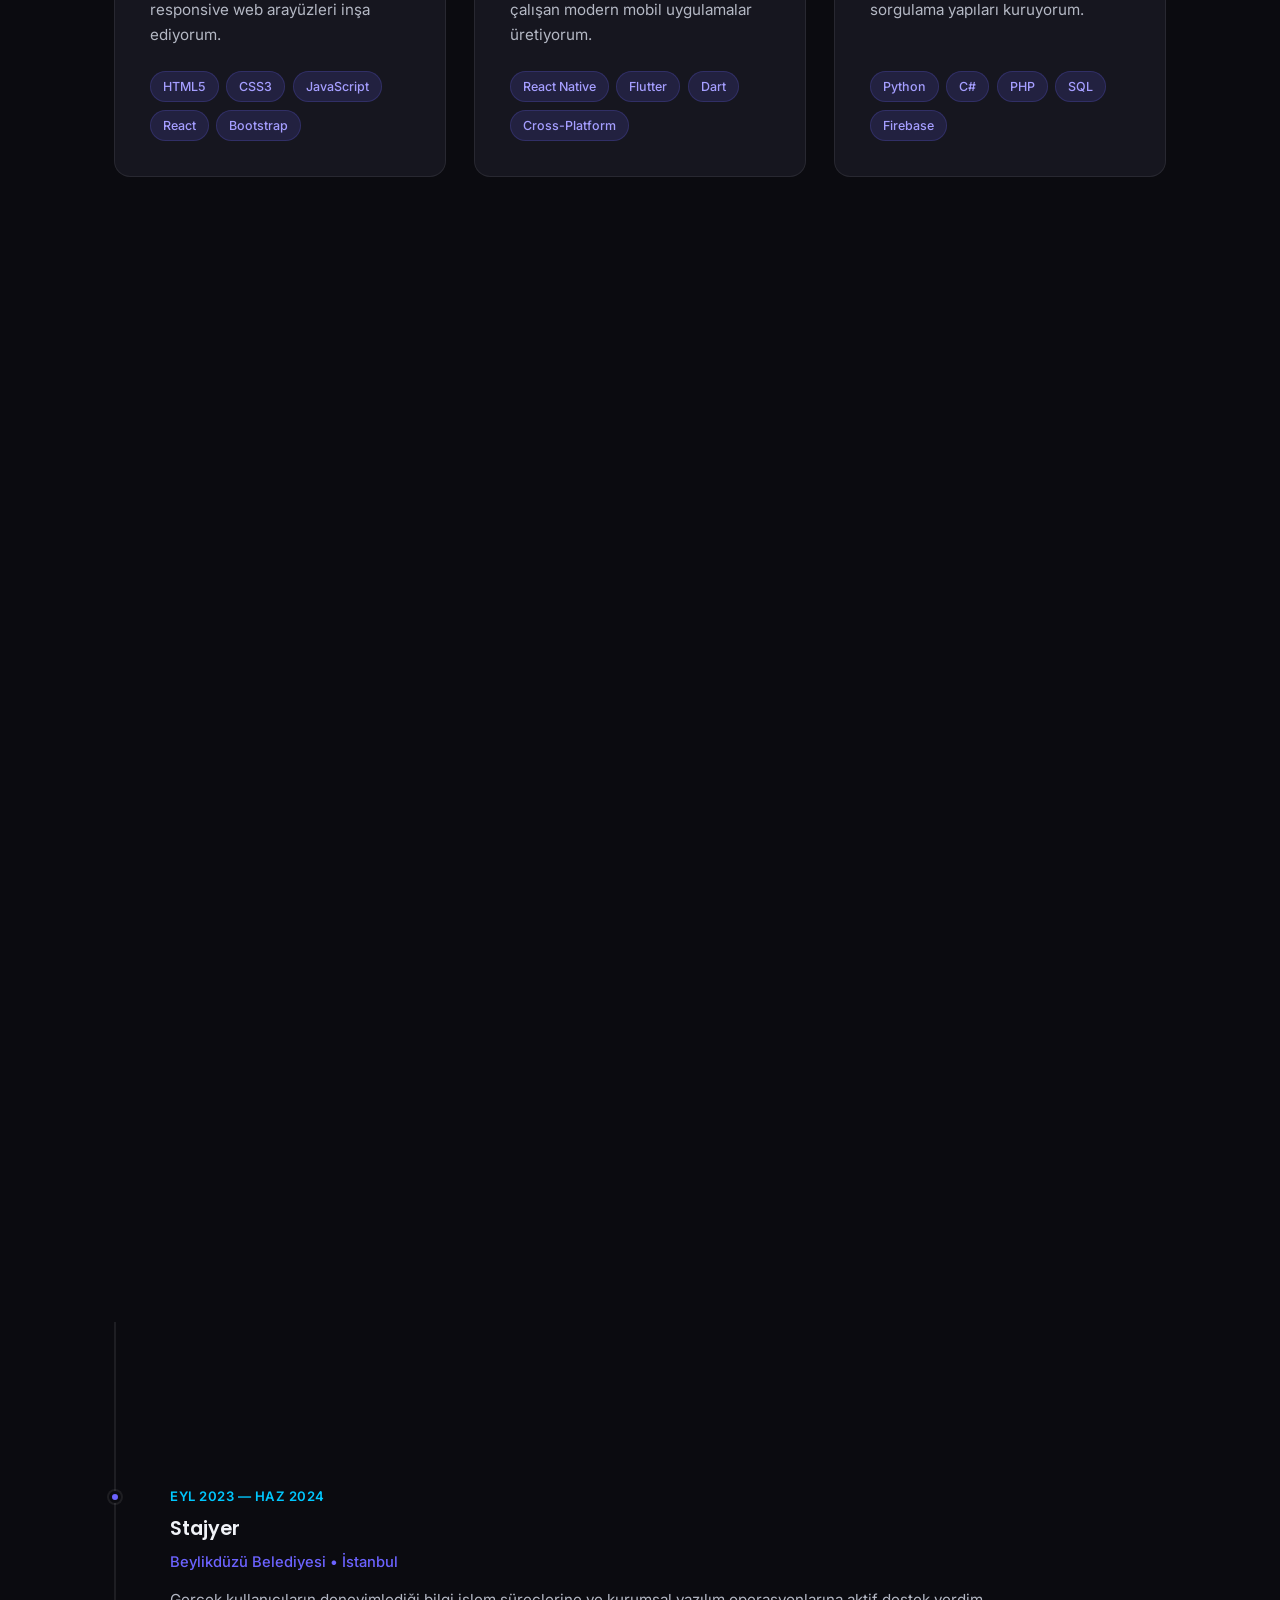
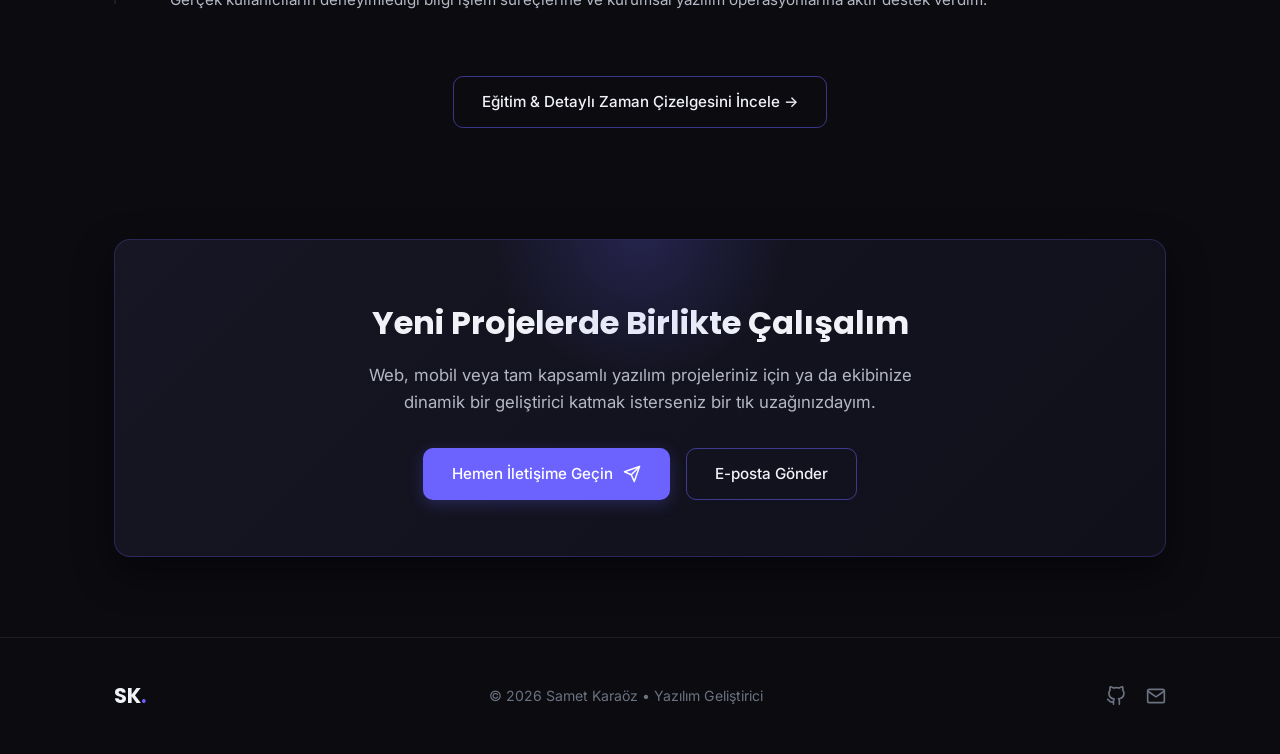
==== commit abf76070: "fix: butun sitedeki animasyonlari durduran prefers-reduced-motion engeli kaldirildi ve tum efektler " ====
--- a/index.html
+++ b/index.html
@@ -8,9 +8,9 @@
   <link rel="preconnect" href="https://fonts.googleapis.com">
   <link rel="preconnect" href="https://fonts.gstatic.com" crossorigin>
   <link href="https://fonts.googleapis.com/css2?family=Inter:wght@300;400;500;600&family=Poppins:wght@600;700&display=swap" rel="stylesheet">
-  <link rel="stylesheet" href="css/style.css?v=3">
-  <link rel="stylesheet" href="css/animations.css?v=3">
-  <link rel="stylesheet" href="css/responsive.css?v=3">
+  <link rel="stylesheet" href="css/style.css?v=4">
+  <link rel="stylesheet" href="css/animations.css?v=4">
+  <link rel="stylesheet" href="css/responsive.css?v=4">
 </head>
 <body>
   <!-- Üst Navigasyon (Glassmorphism Navbar) -->
@@ -353,8 +353,8 @@
     </div>
   </footer>
 
-  <script src="js/main.js?v=3" defer></script>
-  <script src="js/animations.js?v=3" defer></script>
-  <script src="js/particles.js?v=3" defer></script>
+  <script src="js/main.js?v=4" defer></script>
+  <script src="js/animations.js?v=4" defer></script>
+  <script src="js/particles.js?v=4" defer></script>
 </body>
 </html>
--- a/css/animations.css
+++ b/css/animations.css
@@ -236,48 +236,10 @@
 }
 
 /* --------------------------------------------------------------------------
-   Erişilebilirlik - Hareket Azaltma (prefers-reduced-motion)
+   Erişilebilirlik - Hareket Duyarlılığı (Yalnızca ani sarsıntıları engeller)
    -------------------------------------------------------------------------- */
 @media (prefers-reduced-motion: reduce) {
   html {
-    scroll-behavior: auto !important;
-  }
-
-  .reveal {
-    opacity: 1 !important;
-    transform: none !important;
-    transition: none !important;
-  }
-
-  .reveal-scroll {
-    animation: none !important;
-  }
-
-  .ambient-orb-1,
-  .ambient-orb-2,
-  .ambient-orb-3,
-  .floating-anim,
-  .floating-reverse,
-  .pulsing-ring {
-    animation: none !important;
-  }
-
-  .scroll-indicator .wheel {
-    animation: none !important;
-  }
-
-  .typing-text {
-    animation: none !important;
-    border-right-color: var(--accent);
-  }
-
-  .skill-fill {
-    transition: none !important;
-  }
-
-  .card:hover,
-  .highlight-box:hover,
-  .btn:hover {
-    transform: none !important;
-  }
-}
+    scroll-behavior: auto;
+  }
+}
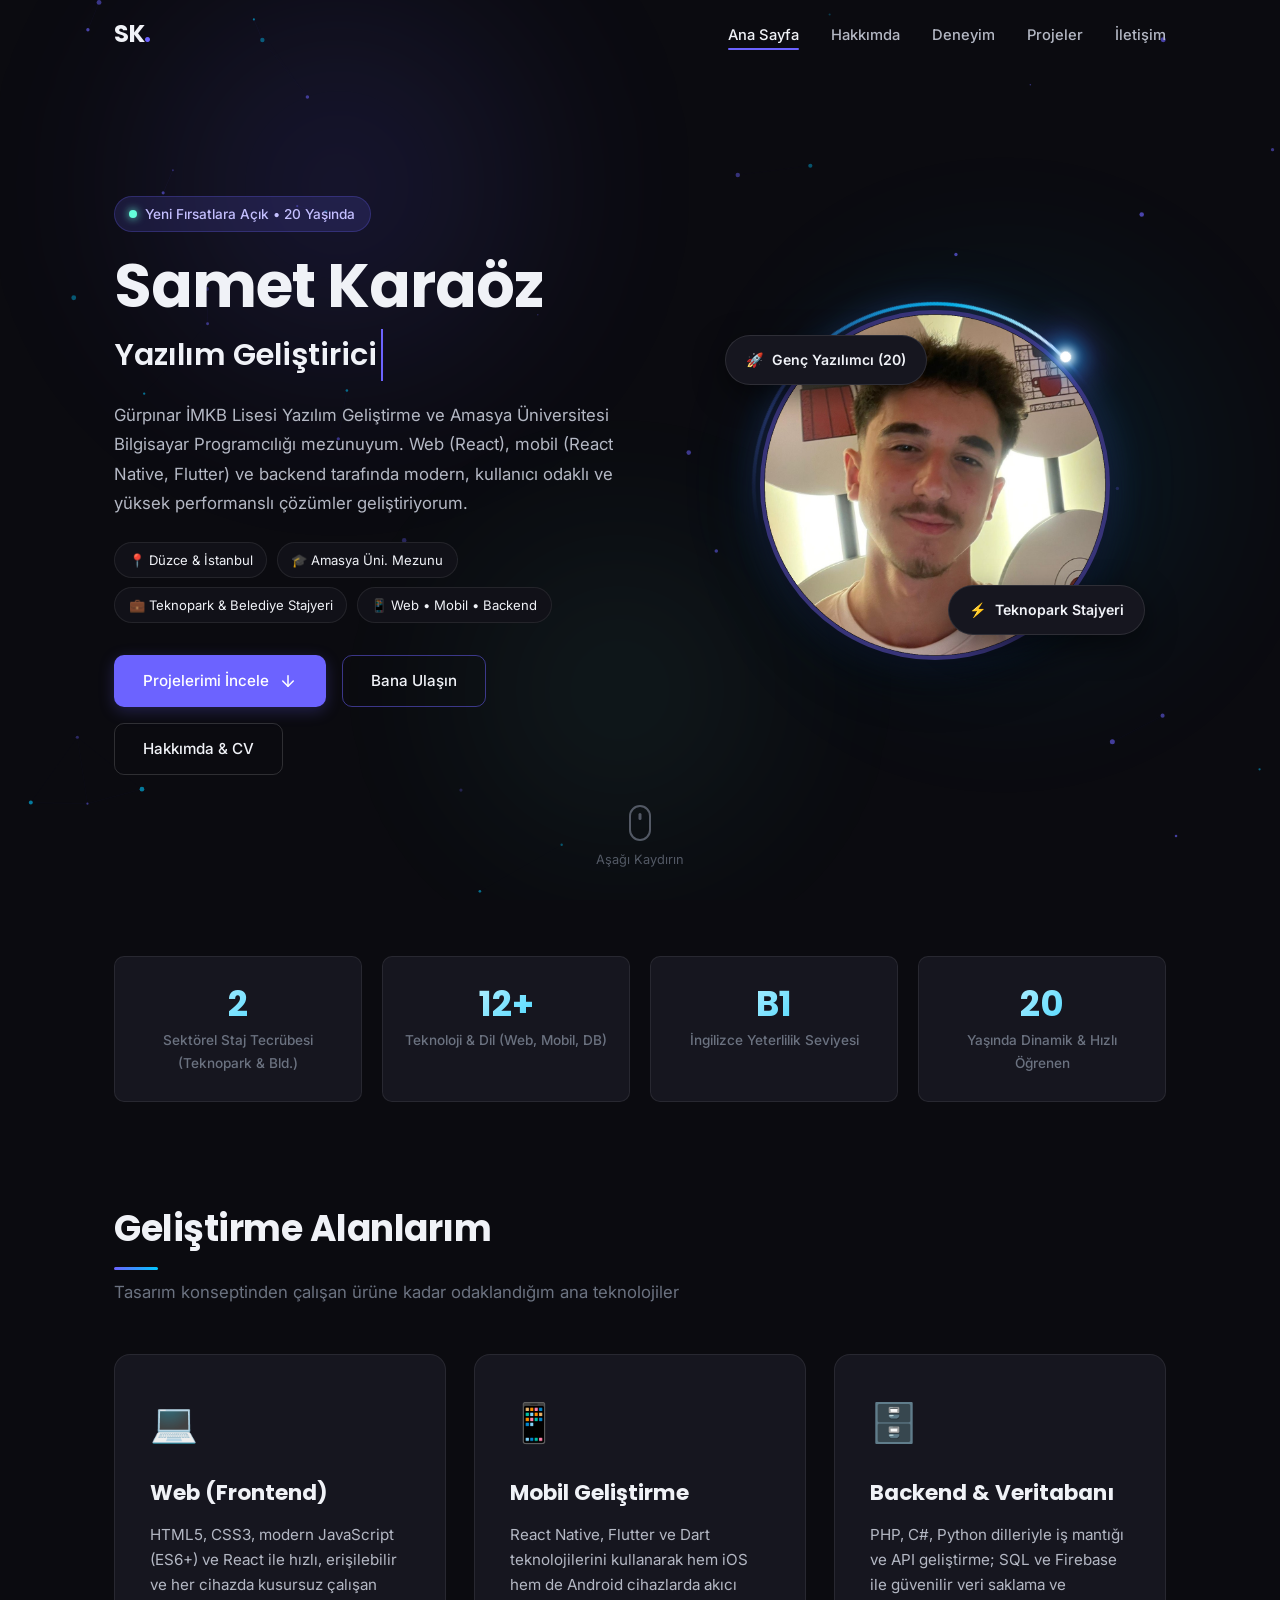
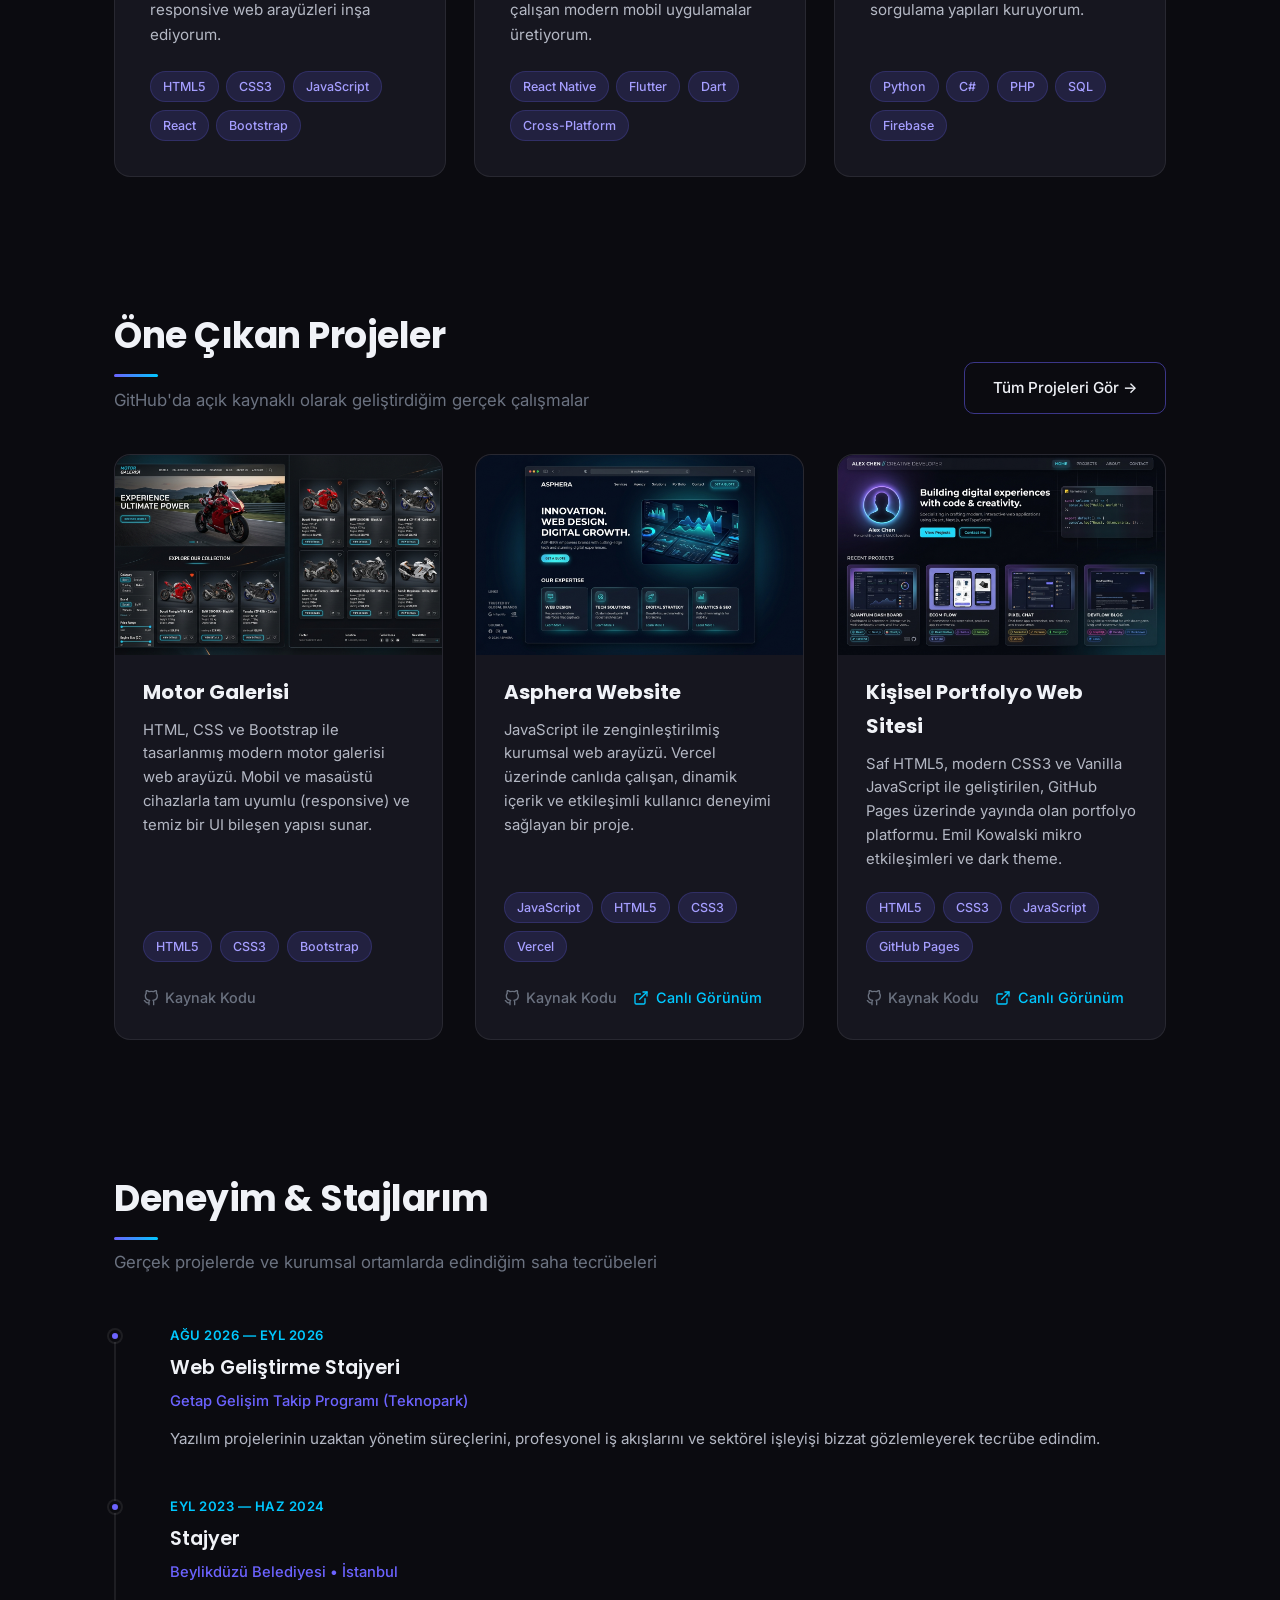
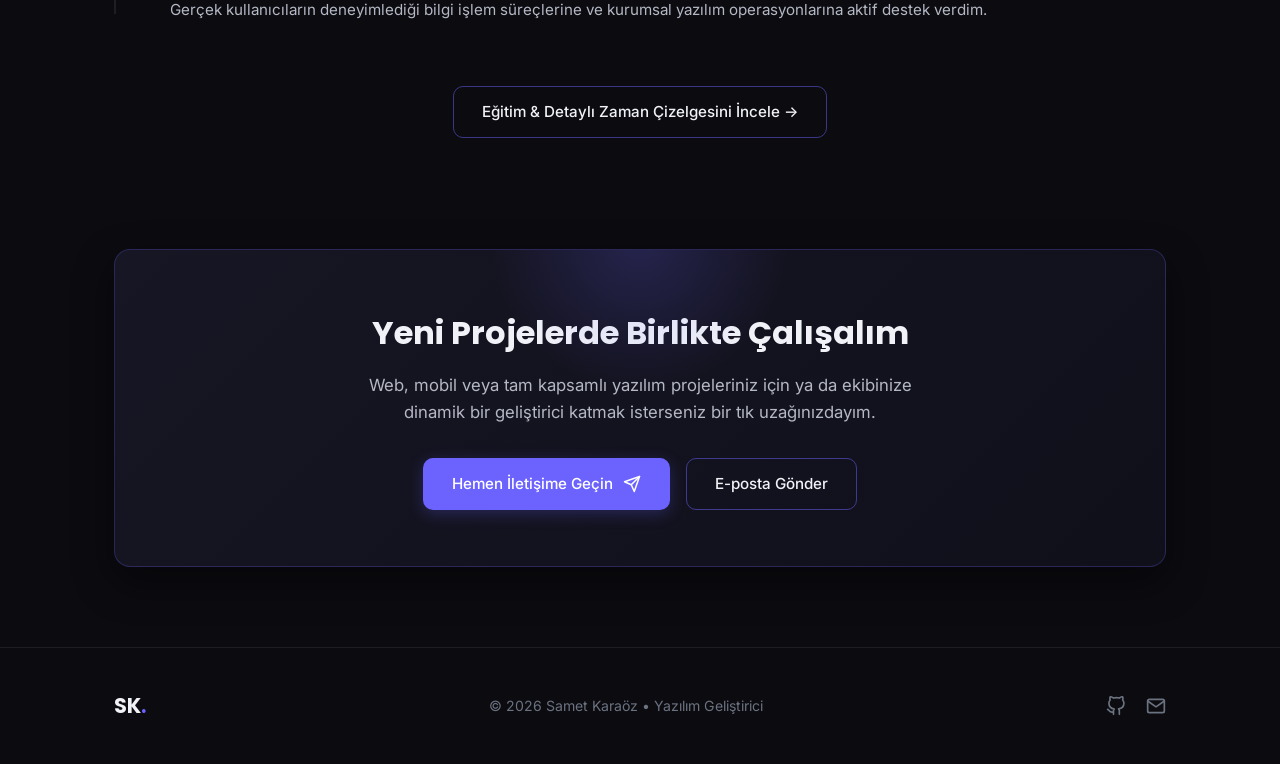
==== commit cd68b993: "feat: projelere ozel Full HD banner gorselleri eklendi ve kart hover zoom efekti uygulandi" ====
--- a/index.html
+++ b/index.html
@@ -8,9 +8,9 @@
   <link rel="preconnect" href="https://fonts.googleapis.com">
   <link rel="preconnect" href="https://fonts.gstatic.com" crossorigin>
   <link href="https://fonts.googleapis.com/css2?family=Inter:wght@300;400;500;600&family=Poppins:wght@600;700&display=swap" rel="stylesheet">
-  <link rel="stylesheet" href="css/style.css?v=4">
-  <link rel="stylesheet" href="css/animations.css?v=4">
-  <link rel="stylesheet" href="css/responsive.css?v=4">
+  <link rel="stylesheet" href="css/style.css?v=5">
+  <link rel="stylesheet" href="css/animations.css?v=5">
+  <link rel="stylesheet" href="css/responsive.css?v=5">
 </head>
 <body>
   <!-- Üst Navigasyon (Glassmorphism Navbar) -->
@@ -206,7 +206,9 @@
         <div class="projects-grid">
           <!-- Proje 1: Motor Galerisi -->
           <article class="project-card card reveal" data-delay="100">
-            <div class="project-card-image" style="background: linear-gradient(135deg, #1c1c28, #2a2a3c); height: 190px; display: flex; align-items: center; justify-content: center; font-size: 3.5rem;">🏍️</div>
+            <div class="project-card-image">
+              <img src="assets/images/project-motor-galerisi.jpg" alt="Motor Galerisi Web Sitesi" class="project-img" loading="lazy" width="600" height="340">
+            </div>
             <div class="project-card-content">
               <h3 class="project-card-title">Motor Galerisi</h3>
               <p class="project-card-desc">
@@ -228,7 +230,9 @@
 
           <!-- Proje 2: Asphera Website -->
           <article class="project-card card reveal" data-delay="200">
-            <div class="project-card-image" style="background: linear-gradient(135deg, #162032, #1f2d45); height: 190px; display: flex; align-items: center; justify-content: center; font-size: 3.5rem;">🌐</div>
+            <div class="project-card-image">
+              <img src="assets/images/project-asphera.jpg" alt="Asphera Website" class="project-img" loading="lazy" width="600" height="340">
+            </div>
             <div class="project-card-content">
               <h3 class="project-card-title">Asphera Website</h3>
               <p class="project-card-desc">
@@ -255,7 +259,9 @@
 
           <!-- Proje 3: Kişisel Portfolyo Web Sitesi -->
           <article class="project-card card reveal" data-delay="300">
-            <div class="project-card-image" style="background: linear-gradient(135deg, #18152e, #2a204d); height: 190px; display: flex; align-items: center; justify-content: center; font-size: 3.5rem;">💻</div>
+            <div class="project-card-image">
+              <img src="assets/images/project-portfolio.jpg" alt="Kişisel Portfolyo Web Sitesi" class="project-img" loading="lazy" width="600" height="340">
+            </div>
             <div class="project-card-content">
               <h3 class="project-card-title">Kişisel Portfolyo Web Sitesi</h3>
               <p class="project-card-desc">
@@ -353,8 +359,8 @@
     </div>
   </footer>
 
-  <script src="js/main.js?v=4" defer></script>
-  <script src="js/animations.js?v=4" defer></script>
-  <script src="js/particles.js?v=4" defer></script>
+  <script src="js/main.js?v=5" defer></script>
+  <script src="js/animations.js?v=5" defer></script>
+  <script src="js/particles.js?v=5" defer></script>
 </body>
 </html>
--- a/css/style.css
+++ b/css/style.css
@@ -964,8 +964,26 @@
 .project-card-image {
   margin: -1.75rem -1.75rem 1.25rem -1.75rem;
   width: calc(100% + 3.5rem);
+  height: 200px;
   border-radius: var(--radius-lg) var(--radius-lg) 0 0;
+  overflow: hidden;
+  position: relative;
+  background: var(--bg-secondary);
   user-select: none;
+}
+
+.project-card-image img,
+.project-img {
+  width: 100%;
+  height: 100%;
+  object-fit: cover;
+  object-position: top center;
+  transition: transform 0.4s cubic-bezier(0.16, 1, 0.3, 1);
+  display: block;
+}
+
+.project-card:hover .project-img {
+  transform: scale(1.05);
 }
 
 .project-card-content {
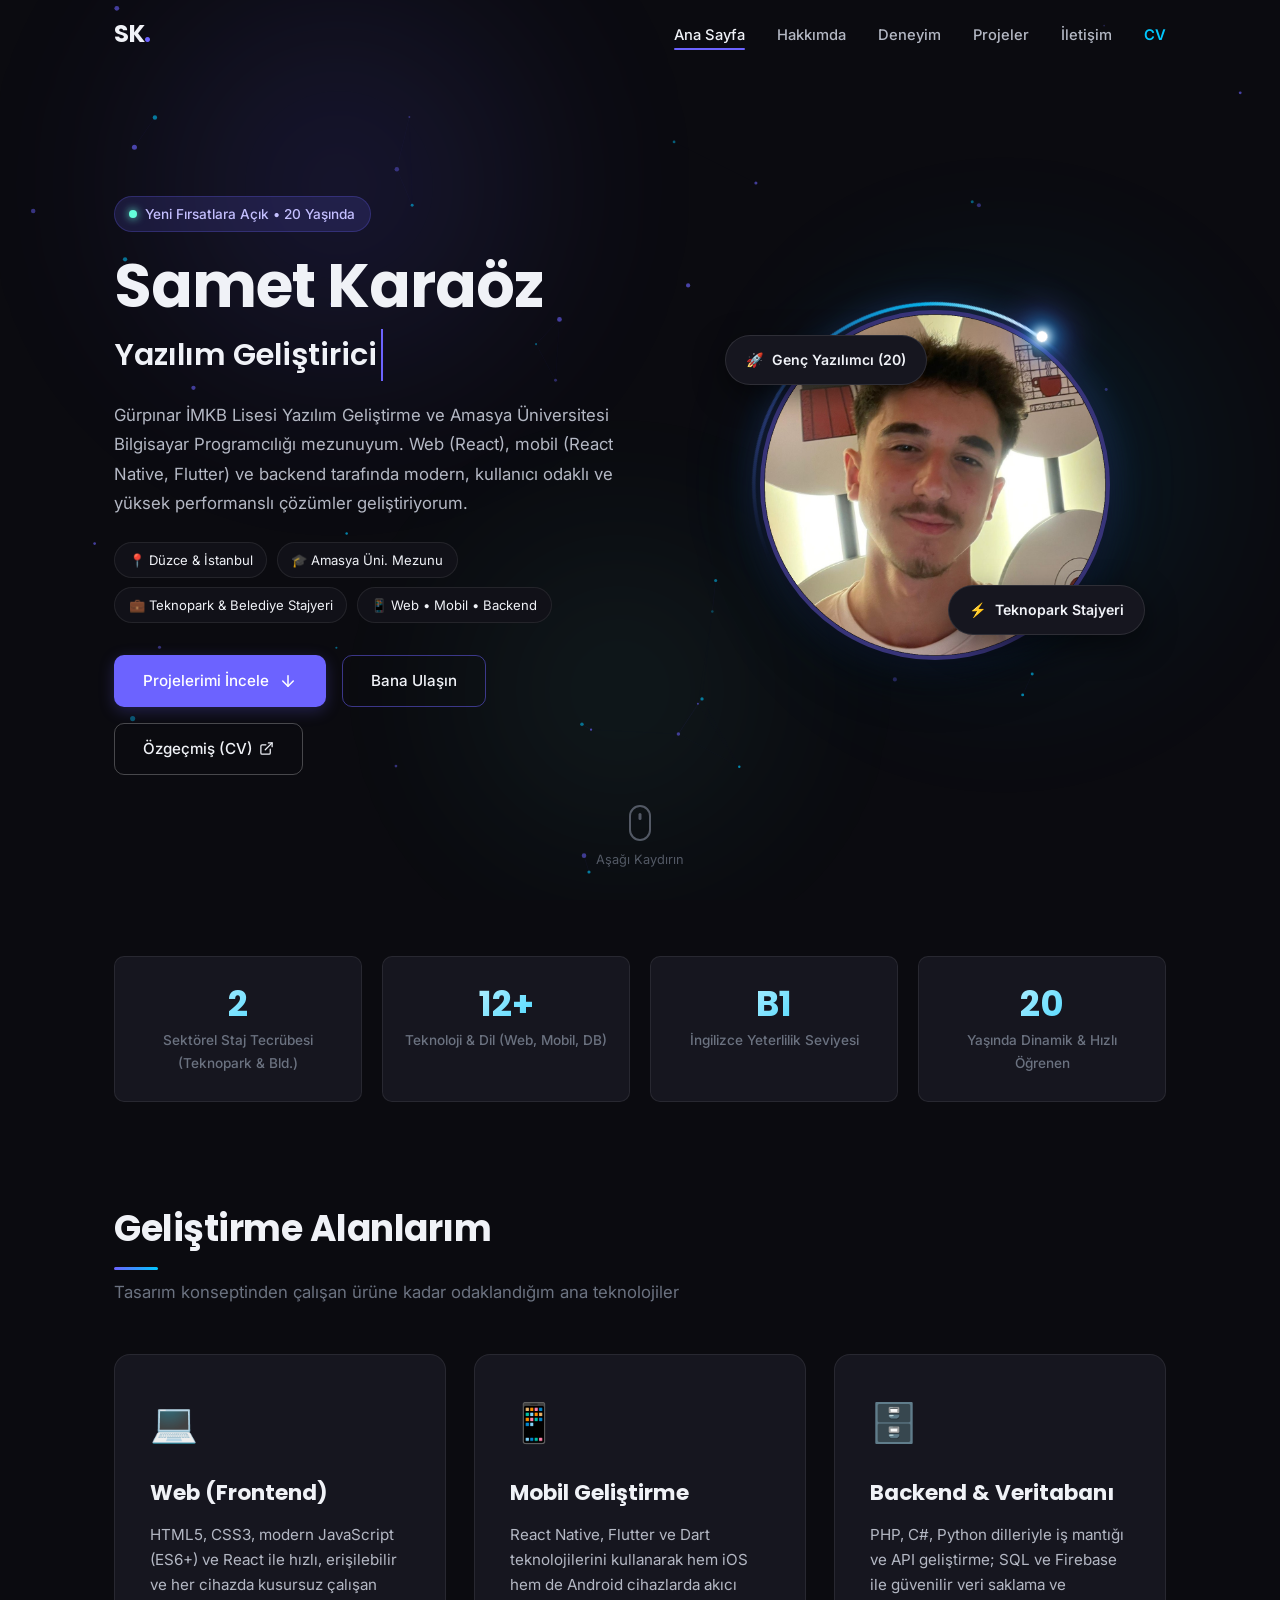
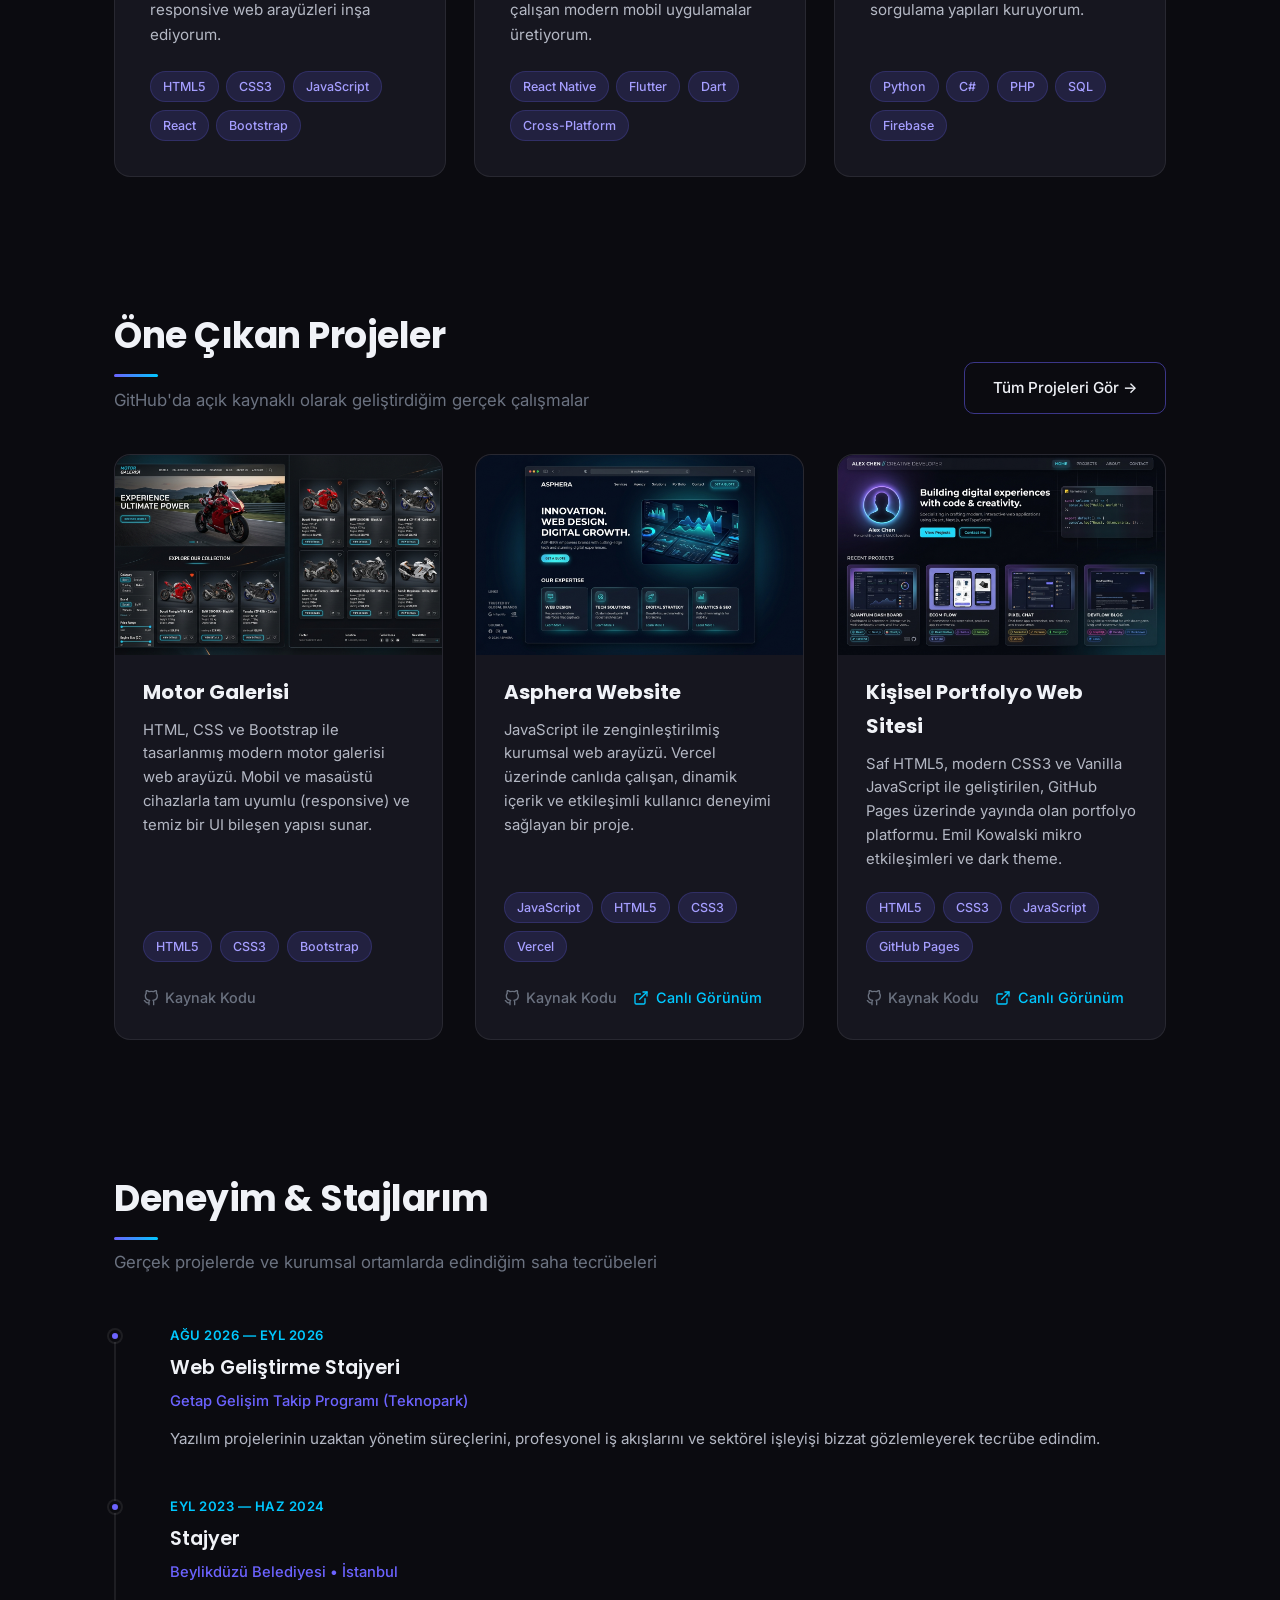
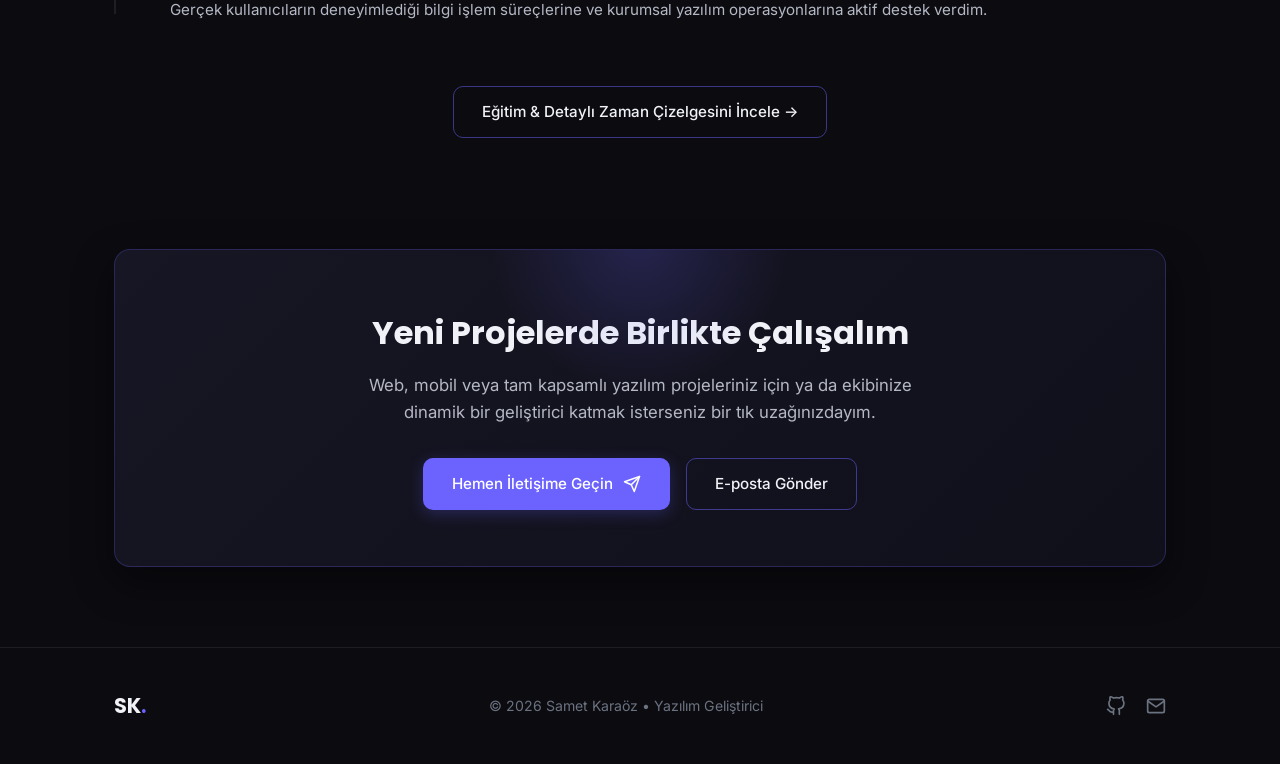
==== commit 9369b603: "feat: profesyonel A4 yazdirilabilir web CV (cv.html) ve Markdown CV eklendi, siteye baglandi" ====
--- a/index.html
+++ b/index.html
@@ -23,6 +23,7 @@
         <li><a href="experience.html" class="nav-link">Deneyim</a></li>
         <li><a href="projects.html" class="nav-link">Projeler</a></li>
         <li><a href="contact.html" class="nav-link">İletişim</a></li>
+        <li><a href="cv.html" class="nav-link" target="_blank" style="color: var(--cyan); font-weight: 600;">CV</a></li>
       </ul>
       <button class="hamburger" id="hamburger" aria-label="Menüyü aç">
         <span class="bar"></span>
@@ -74,7 +75,10 @@
                 <svg xmlns="http://www.w3.org/2000/svg" width="18" height="18" viewBox="0 0 24 24" fill="none" stroke="currentColor" stroke-width="2" stroke-linecap="round" stroke-linejoin="round"><line x1="12" y1="5" x2="12" y2="19"></line><polyline points="19 12 12 19 5 12"></polyline></svg>
               </a>
               <a href="contact.html" class="btn btn-outline">Bana Ulaşın</a>
-              <a href="about.html" class="btn btn-outline" style="border-color: rgba(255,255,255,0.15);">Hakkımda & CV</a>
+              <a href="cv.html" class="btn btn-outline" target="_blank" style="border-color: rgba(255,255,255,0.25); display: inline-flex; align-items: center; gap: 0.4rem;">
+                <span>Özgeçmiş (CV)</span>
+                <svg xmlns="http://www.w3.org/2000/svg" width="15" height="15" viewBox="0 0 24 24" fill="none" stroke="currentColor" stroke-width="2" stroke-linecap="round" stroke-linejoin="round"><path d="M18 13v6a2 2 0 0 1-2 2H5a2 2 0 0 1-2-2V8a2 2 0 0 1 2-2h6"></path><polyline points="15 3 21 3 21 9"></polyline><line x1="10" y1="14" x2="21" y2="3"></line></svg>
+              </a>
             </div>
           </div>
 
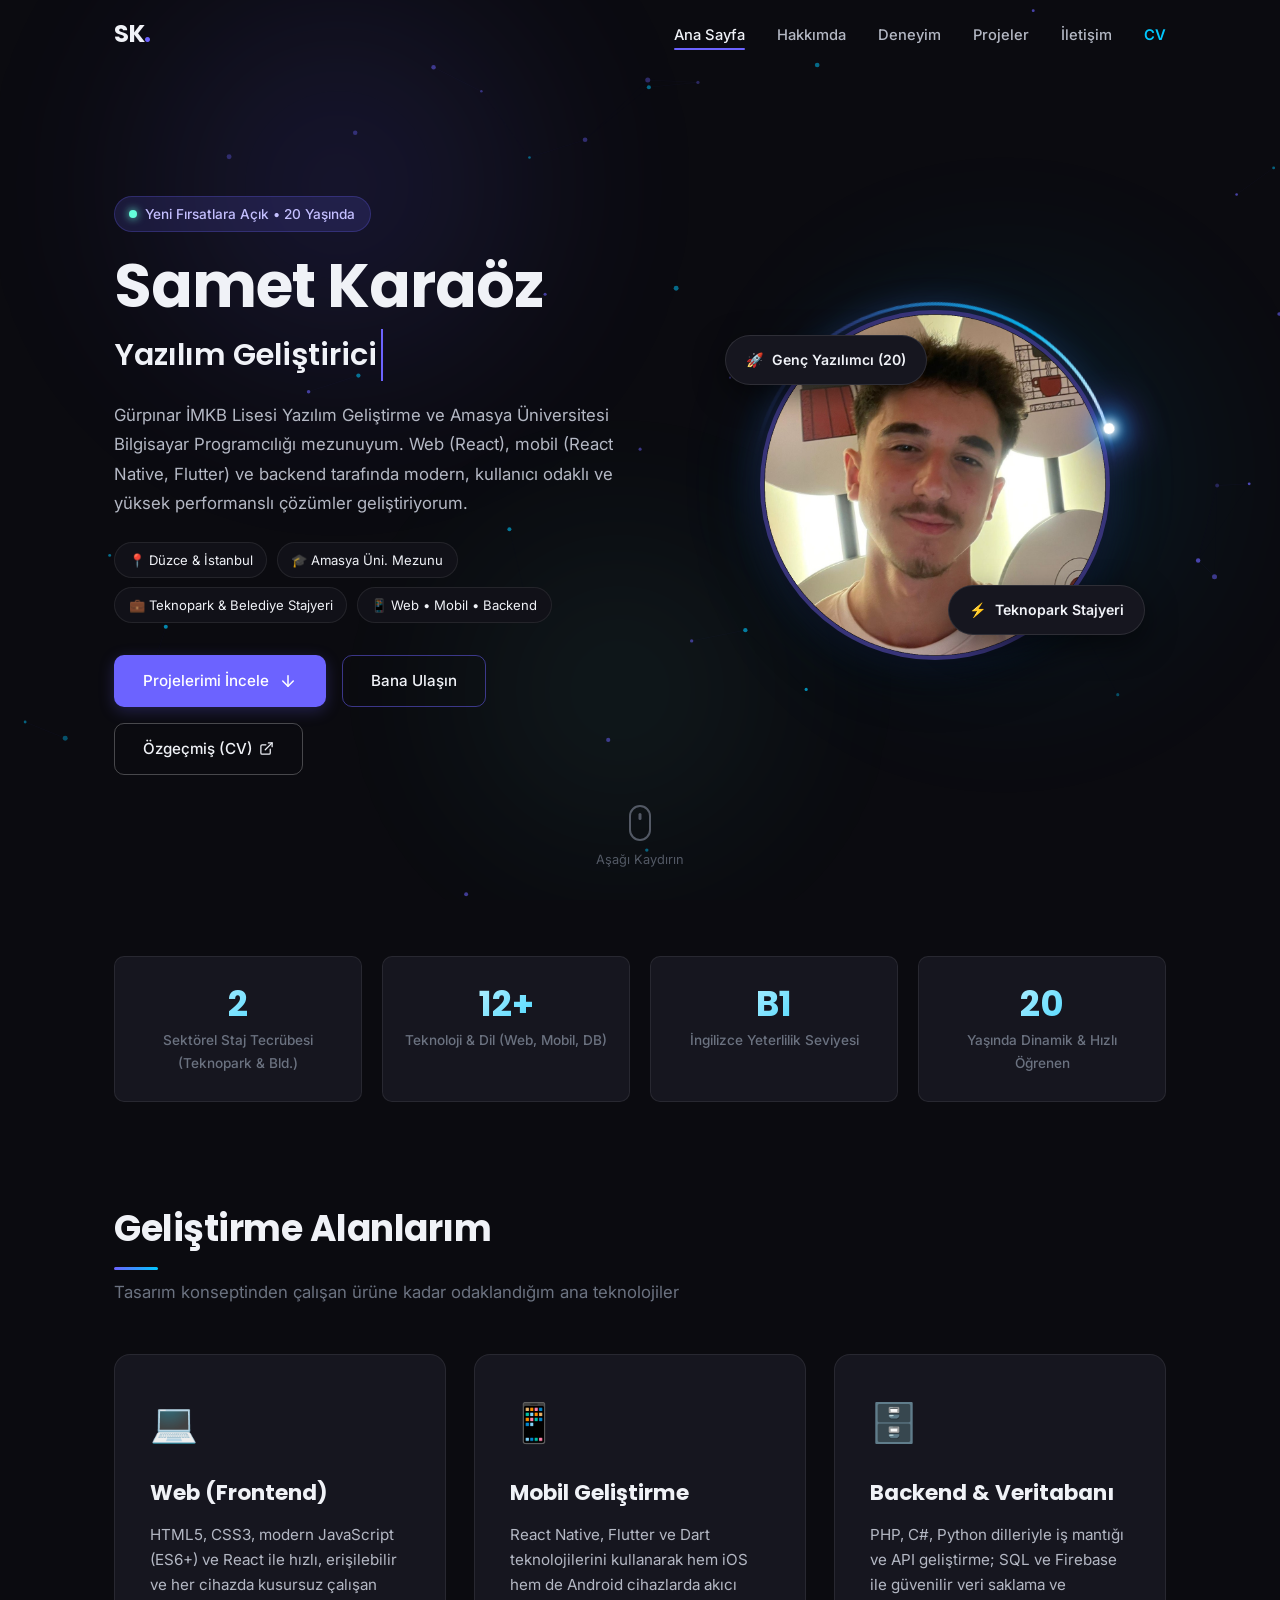
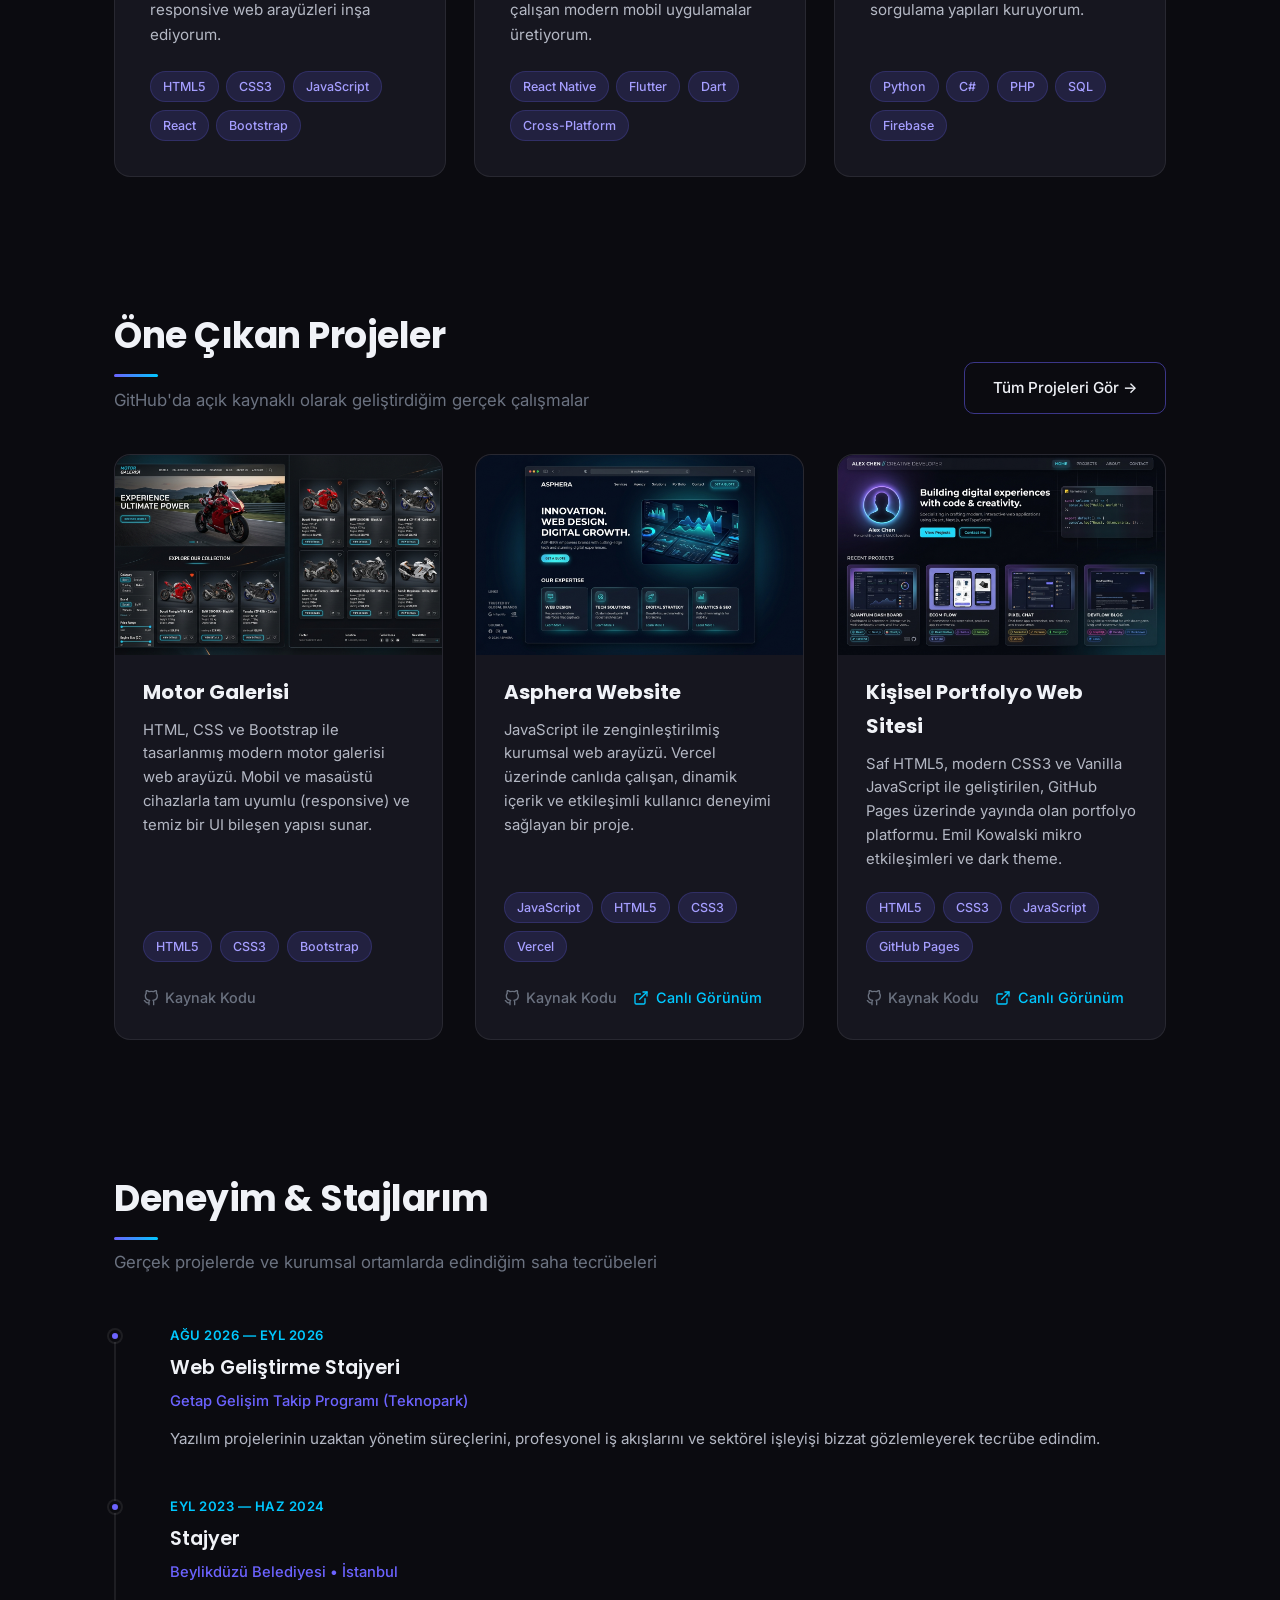
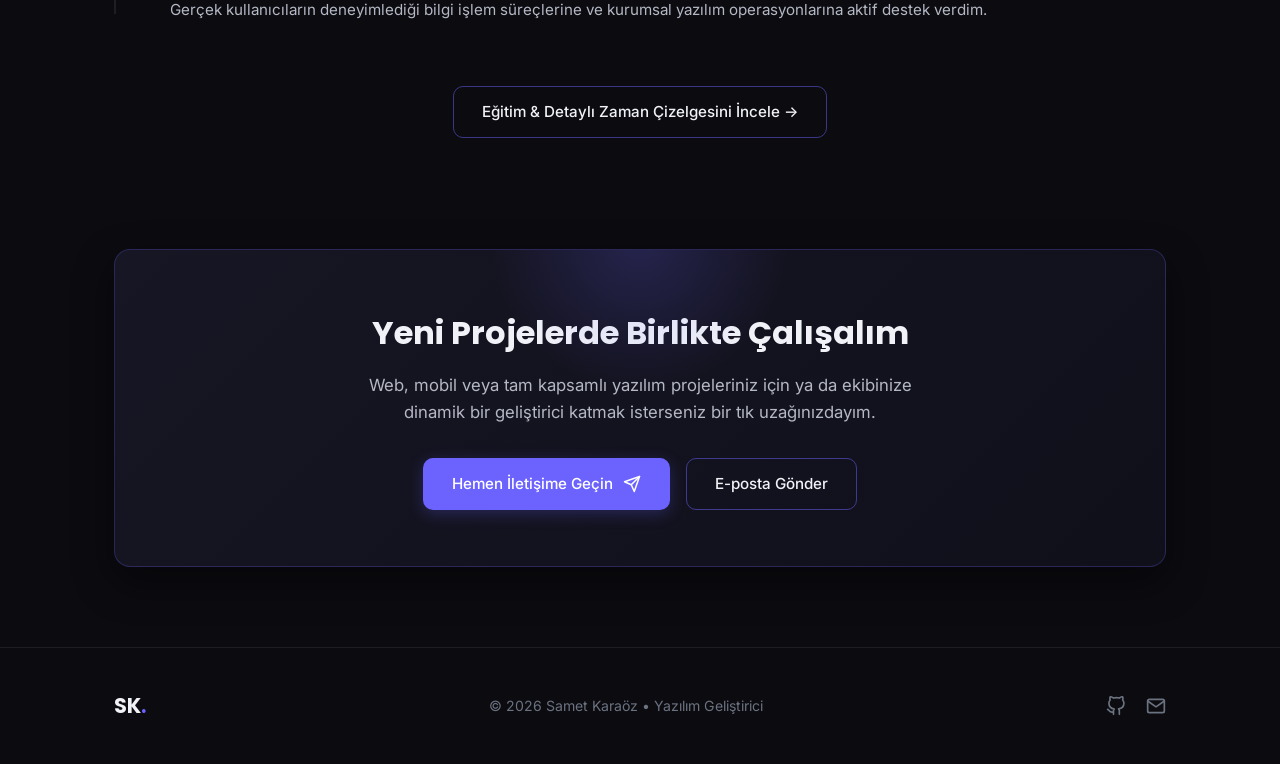
==== commit 694ffdd6: "fix: update email address to sametkaraoz0@gmail.com across all pages and CV" ====
--- a/index.html
+++ b/index.html
@@ -338,7 +338,7 @@
               <span>Hemen İletişime Geçin</span>
               <svg xmlns="http://www.w3.org/2000/svg" width="18" height="18" viewBox="0 0 24 24" fill="none" stroke="currentColor" stroke-width="2" stroke-linecap="round" stroke-linejoin="round"><line x1="22" y1="2" x2="11" y2="13"></line><polygon points="22 2 15 22 11 13 2 9 22 2"></polygon></svg>
             </a>
-            <a href="mailto:sametkaraozo@gmail.com" class="btn btn-outline">E-posta Gönder</a>
+            <a href="mailto:sametkaraoz0@gmail.com" class="btn btn-outline">E-posta Gönder</a>
           </div>
         </div>
       </div>
@@ -355,7 +355,7 @@
           <a href="https://github.com/samet-karaoz" target="_blank" rel="noopener noreferrer" aria-label="GitHub">
             <svg xmlns="http://www.w3.org/2000/svg" width="20" height="20" viewBox="0 0 24 24" fill="none" stroke="currentColor" stroke-width="2" stroke-linecap="round" stroke-linejoin="round"><path d="M9 19c-5 1.5-5-2.5-7-3m14 6v-3.87a3.37 3.37 0 0 0-.94-2.61c3.14-.35 6.44-1.54 6.44-7A5.44 5.44 0 0 0 20 4.77 5.07 5.07 0 0 0 19.91 1S18.73.65 16 2.48a13.38 13.38 0 0 0-7 0C6.27.65 5.09 1 5.09 1A5.07 5.07 0 0 0 5 4.77a5.44 5.44 0 0 0-1.5 3.78c0 5.42 3.3 6.61 6.44 7A3.37 3.37 0 0 0 9 18.13V22"></path></svg>
           </a>
-          <a href="mailto:sametkaraozo@gmail.com" aria-label="E-posta">
+          <a href="mailto:sametkaraoz0@gmail.com" aria-label="E-posta">
             <svg xmlns="http://www.w3.org/2000/svg" width="20" height="20" viewBox="0 0 24 24" fill="none" stroke="currentColor" stroke-width="2" stroke-linecap="round" stroke-linejoin="round"><path d="M4 4h16c1.1 0 2 .9 2 2v12c0 1.1-.9 2-2 2H4c-1.1 0-2-.9-2-2V6c0-1.1.9-2 2-2z"></path><polyline points="22,6 12,13 2,6"></polyline></svg>
           </a>
         </div>
